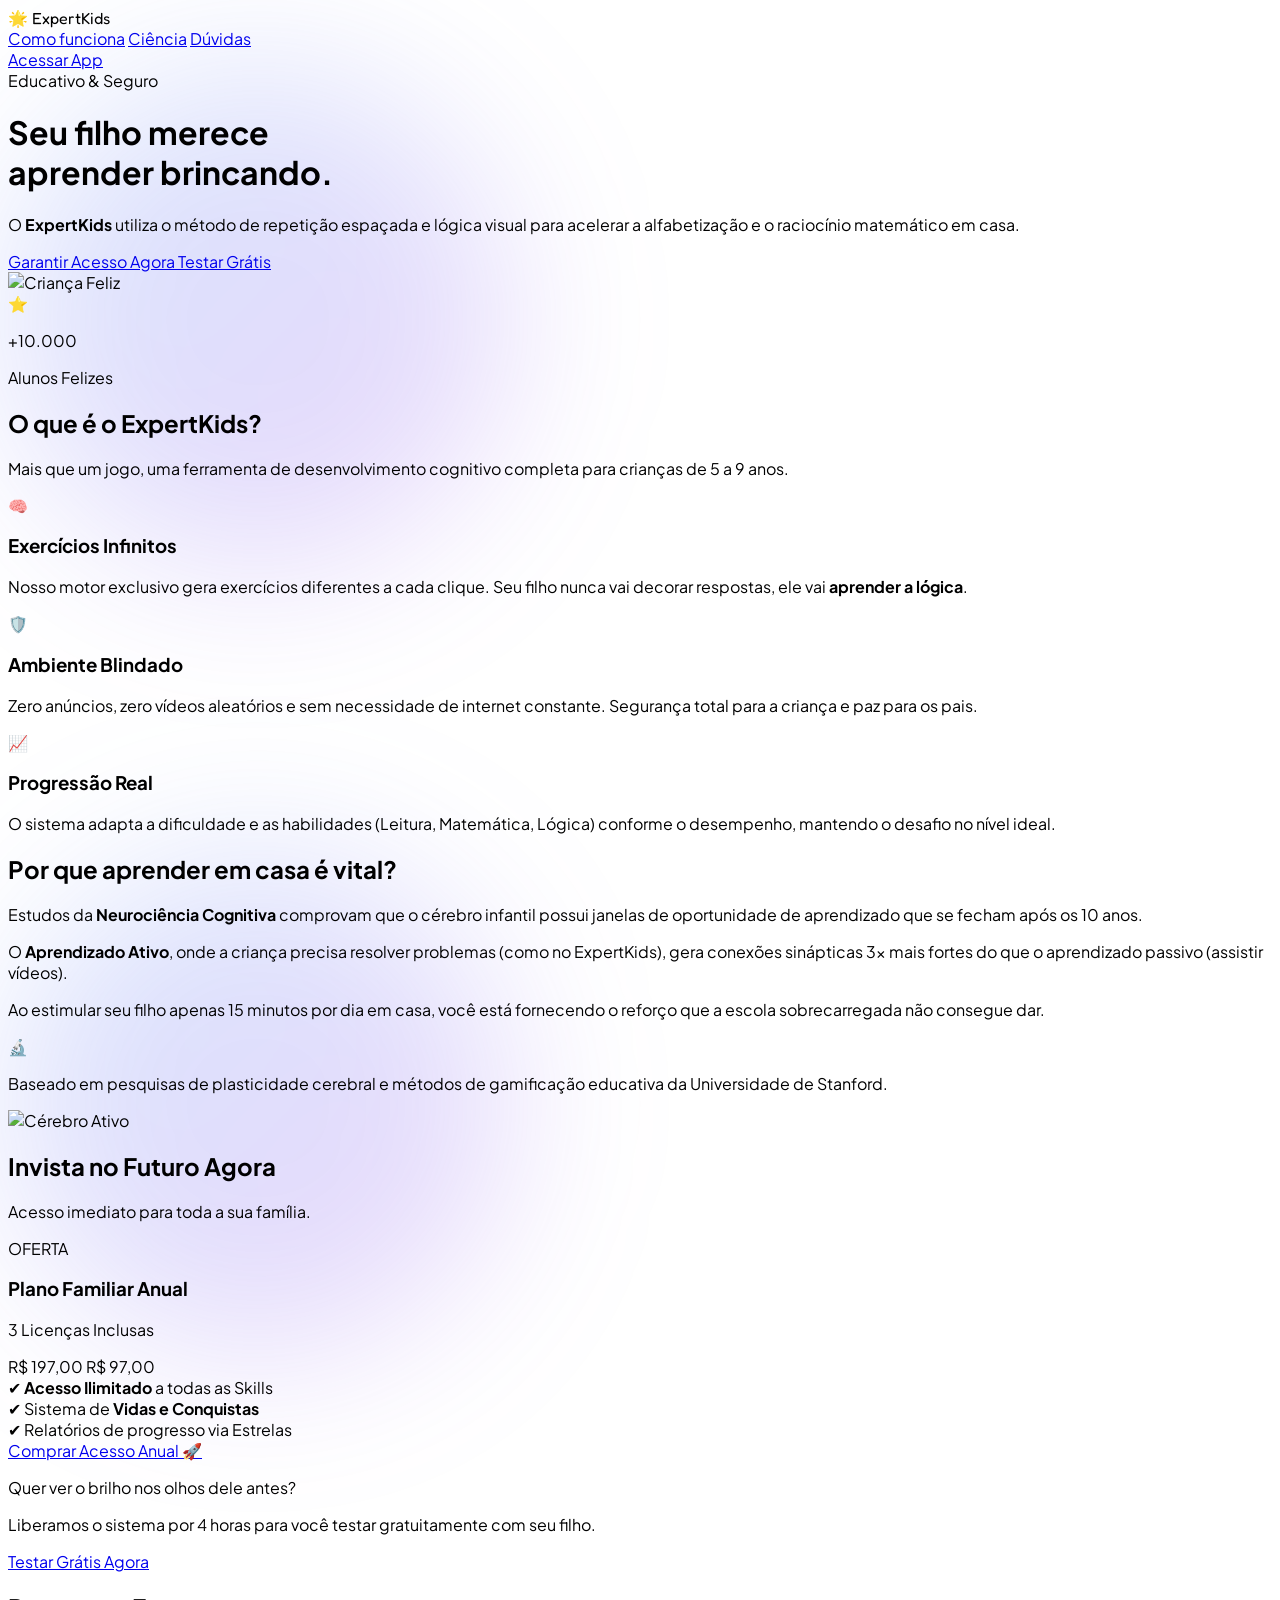
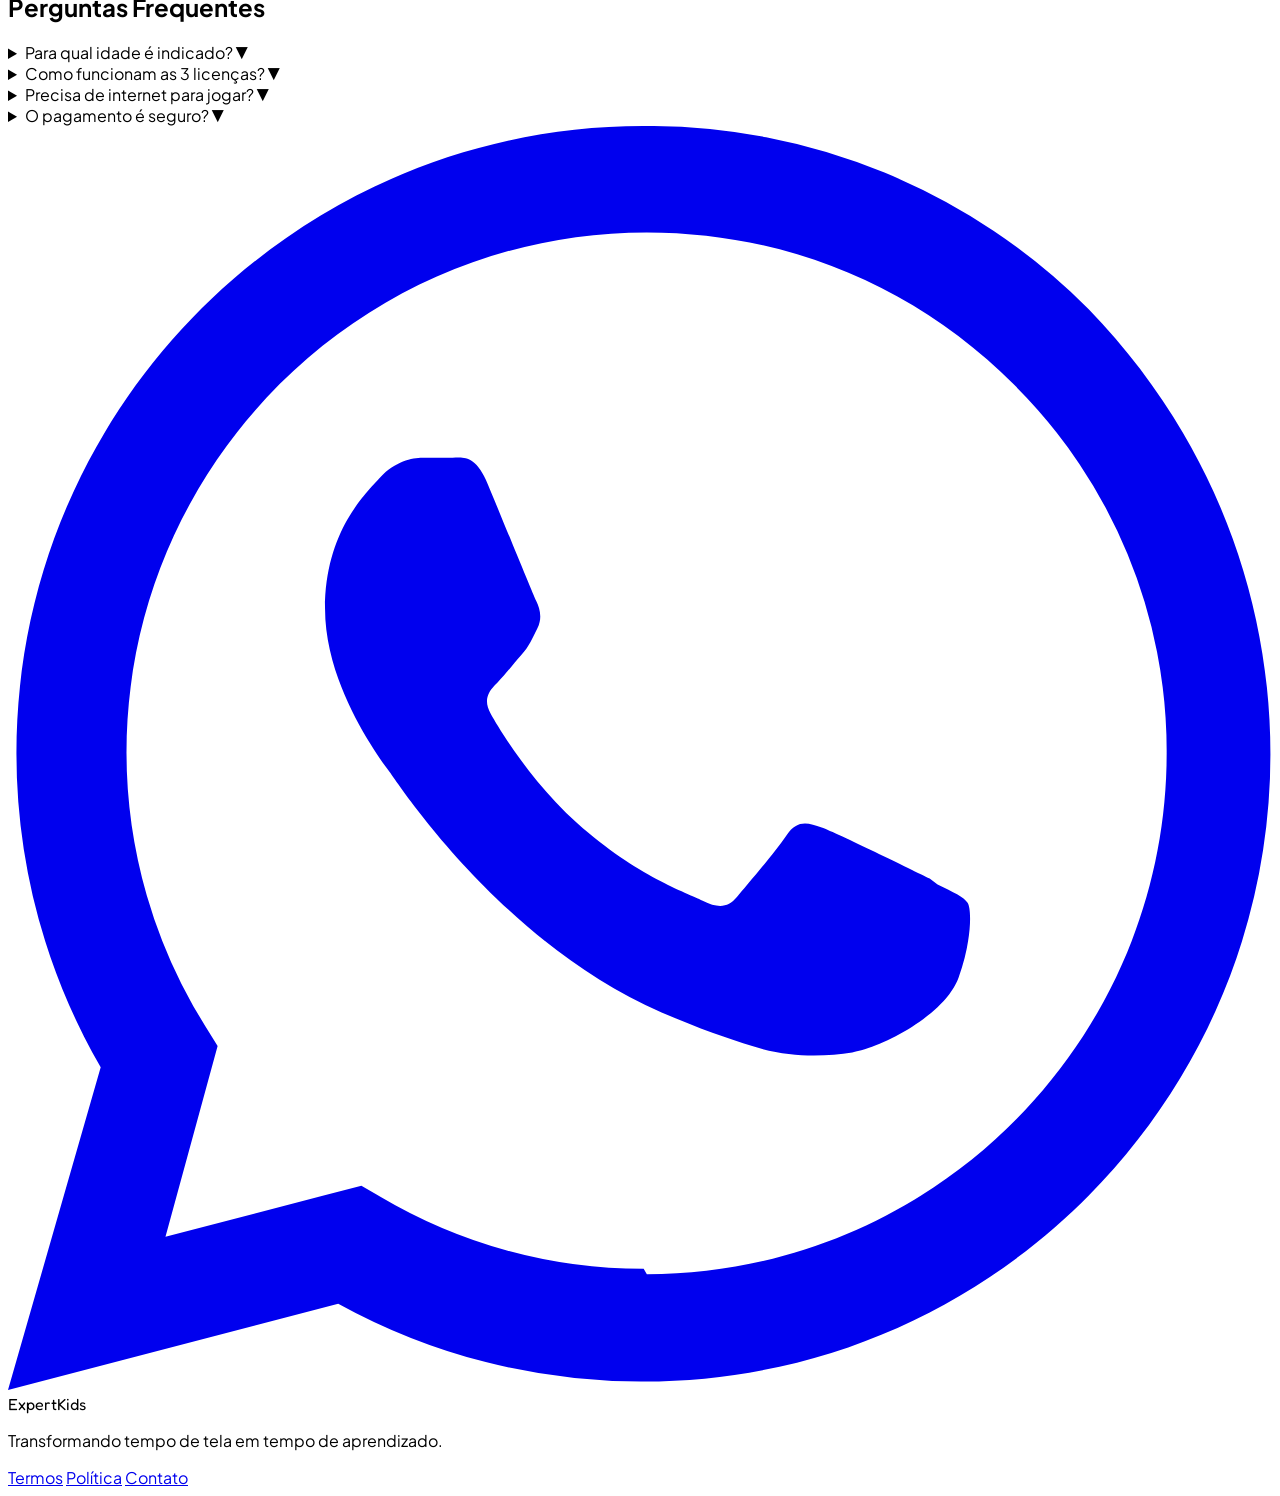
==== index.html @ 41b7ba3d "fist commit" ====
<!DOCTYPE html>
<html lang="pt-br" class="scroll-smooth">
<head>
    <meta charset="UTF-8">
    <meta name="viewport" content="width=device-width, initial-scale=1.0">
    <title>ExpertKids | Alfabetização e Matemática Online para Crianças de 5 a 9 anos</title>
    
    <!-- Favicon -->
    <link rel="icon" type="image/png" href="img/icon.png">
    
    <!-- SEO Básico -->
    <meta name="description" content="ExpertKids é a plataforma líder em reforço escolar dinâmico. Exercícios infinitos de leitura, matemática e lógica baseados em neurociência. Teste grátis hoje!">
    <meta name="keywords" content="educação infantil, reforço escolar, alfabetização online, matemática para crianças, jogos educativos, PWA educativo">
    <meta name="author" content="ExpertKids">
    <link rel="canonical" href="https://expertkids.com.br/">

    <!-- Open Graph / Facebook / WhatsApp -->
    <meta property="og:type" content="website">
    <meta property="og:url" content="https://expertkids.com.br/">
    <meta property="og:title" content="ExpertKids | O Futuro do seu Filho Começa Aqui">
    <meta property="og:description" content="Transforme o tempo de tela em aprendizado ativo com exercícios dinâmicos e seguros.">
    <meta property="og:image" content="https://cdn-icons-png.flaticon.com/512/3067/3067451.png">

    <!-- Twitter -->
    <meta property="twitter:card" content="summary_large_image">
    <meta property="twitter:url" content="https://expertkids.com.br/">
    <meta property="twitter:title" content="ExpertKids | Educação Divertida">
    <meta property="twitter:description" content="Plataforma de exercícios dinâmicos para crianças de 5 a 9 anos.">
    <meta property="twitter:image" content="https://cdn-icons-png.flaticon.com/512/3067/3067451.png">

    <!-- Dados Estruturados (Google Rich Results) -->
    <script type="application/ld+json">
    {
      "@context": "https://schema.org",
      "@type": "SoftwareApplication",
      "name": "ExpertKids",
      "operatingSystem": "Web, Android, iOS",
      "applicationCategory": "EducationApplication",
      "offers": {
        "@type": "Offer",
        "price": "97.00",
        "priceCurrency": "BRL"
      },
      "aggregateRating": {
        "@type": "AggregateRating",
        "ratingValue": "4.9",
        "ratingCount": "1024"
      }
    }
    </script>

    <script src="https://cdn.tailwindcss.com"></script>
    <link href="https://fonts.googleapis.com/css2?family=Plus+Jakarta+Sans:wght@400;700;800&family=Fredoka:wght@400;600;700&display=swap" rel="stylesheet">
    <style>
        body { font-family: 'Plus Jakarta Sans', sans-serif; }
        .font-kids { font-family: 'Fredoka', sans-serif; }
        .bg-kids-pattern {
            background-color: #ffffff;
            background-image:  radial-gradient(#3b82f6 0.5px, transparent 0.5px), radial-gradient(#3b82f6 0.5px, #ffffff 0.5px);
            background-size: 20px 20px;
            background-position: 0 0,10px 10px;
            opacity: 0.05;
        }
        .blob {
            position: absolute;
            width: 500px;
            height: 500px;
            background: linear-gradient(135deg, rgba(59, 130, 246, 0.2) 0%, rgba(147, 51, 234, 0.2) 100%);
            filter: blur(80px);
            border-radius: 50%;
            z-index: -1;
        }
        .glass {
            background: rgba(255, 255, 255, 0.7);
            backdrop-filter: blur(10px);
            border: 1px solid rgba(255, 255, 255, 0.2);
        }
    </style>
</head>
<body class="bg-slate-50 overflow-x-hidden">

    <div class="bg-kids-pattern fixed inset-0 pointer-events-none"></div>

    <!-- Header -->
    <nav class="fixed top-0 w-full z-50 bg-white/80 backdrop-blur-md border-b border-blue-100">
        <div class="max-w-7xl mx-auto px-6 py-4 flex justify-between items-center">
            <div class="text-2xl font-kids font-bold text-blue-600 flex items-center gap-2">
                <span class="text-3xl">🌟</span> ExpertKids
            </div>
            <div class="hidden md:flex gap-8 font-bold text-slate-600">
                <a href="#como-funciona" class="hover:text-blue-600 transition-colors">Como funciona</a>
                <a href="#ciencia" class="hover:text-blue-600 transition-colors">Ciência</a>
                <a href="#faq" class="hover:text-blue-600 transition-colors">Dúvidas</a>
            </div>
            <a href="app.html" class="bg-blue-600 text-white px-8 py-3 rounded-2xl font-bold hover:bg-blue-700 transition-all shadow-lg shadow-blue-200">
                Acessar App
            </a>
        </div>
    </nav>

    <!-- Hero -->
    <header class="relative pt-32 pb-20 px-6 max-w-7xl mx-auto text-center md:text-left md:flex items-center gap-12">
        <div class="blob -top-20 -left-20"></div>
        <div class="md:w-1/2">
            <span class="bg-orange-100 text-orange-600 px-4 py-2 rounded-full text-sm font-bold uppercase tracking-widest mb-6 inline-block">Educativo & Seguro</span>
            <h1 class="text-5xl md:text-7xl font-extrabold text-slate-900 leading-[1.1] mb-6">
                Seu filho merece <br/> <span class="text-blue-600">aprender brincando.</span>
            </h1>
            <p class="text-xl text-slate-600 mb-10 leading-relaxed">
                O <strong>ExpertKids</strong> utiliza o método de repetição espaçada e lógica visual para acelerar a alfabetização e o raciocínio matemático em casa.
            </p>
            <div class="flex flex-col sm:flex-row gap-4">
                <a href="#planos" class="bg-blue-600 text-white px-10 py-5 rounded-3xl font-bold text-xl shadow-2xl shadow-blue-300 hover:scale-105 transition-all text-center">
                    Garantir Acesso Agora
                </a>
                <a href="#trial" class="bg-white border-2 border-slate-200 text-slate-700 px-10 py-5 rounded-3xl font-bold text-xl hover:border-blue-300 transition-all text-center">
                    Testar Grátis
                </a>
            </div>
        </div>
        <div class="md:w-1/2 mt-16 md:mt-0 relative">
            <img src="https://images.unsplash.com/photo-1525829528215-ffae12a76ac8?auto=format&fit=crop&w=800&q=80" alt="Criança Feliz" class="rounded-[3rem] shadow-3xl rotate-3 border-8 border-white">
            <div class="absolute -bottom-6 -left-6 bg-white p-6 rounded-3xl shadow-xl flex items-center gap-4 animate-bounce">
                <span class="text-4xl">⭐</span>
                <div>
                    <p class="font-bold text-slate-900">+10.000</p>
                    <p class="text-sm text-slate-500 italic">Alunos Felizes</p>
                </div>
            </div>
        </div>
    </header>

    <!-- O que é o sistema (Cards) -->
    <section id="como-funciona" class="py-24 max-w-7xl mx-auto px-6">
        <div class="text-center mb-16">
            <h2 class="text-4xl md:text-5xl font-extrabold mb-4">O que é o ExpertKids?</h2>
            <p class="text-xl text-slate-500 max-w-2xl mx-auto">Mais que um jogo, uma ferramenta de desenvolvimento cognitivo completa para crianças de 5 a 9 anos.</p>
        </div>

        <div class="grid md:grid-cols-3 gap-8">
            <div class="bg-white p-10 rounded-[2.5rem] shadow-xl border-b-8 border-blue-500 hover:-translate-y-2 transition-transform">
                <div class="text-5xl mb-6">🧠</div>
                <h3 class="text-2xl font-bold mb-4">Exercícios Infinitos</h3>
                <p class="text-slate-600 leading-relaxed">Nosso motor exclusivo gera exercícios diferentes a cada clique. Seu filho nunca vai decorar respostas, ele vai <strong>aprender a lógica</strong>.</p>
            </div>
            <div class="bg-white p-10 rounded-[2.5rem] shadow-xl border-b-8 border-green-500 hover:-translate-y-2 transition-transform">
                <div class="text-5xl mb-6">🛡️</div>
                <h3 class="text-2xl font-bold mb-4">Ambiente Blindado</h3>
                <p class="text-slate-600 leading-relaxed">Zero anúncios, zero vídeos aleatórios e sem necessidade de internet constante. Segurança total para a criança e paz para os pais.</p>
            </div>
            <div class="bg-white p-10 rounded-[2.5rem] shadow-xl border-b-8 border-purple-500 hover:-translate-y-2 transition-transform">
                <div class="text-5xl mb-6">📈</div>
                <h3 class="text-2xl font-bold mb-4">Progressão Real</h3>
                <p class="text-slate-600 leading-relaxed">O sistema adapta a dificuldade e as habilidades (Leitura, Matemática, Lógica) conforme o desempenho, mantendo o desafio no nível ideal.</p>
            </div>
        </div>
    </section>

    <!-- Validação Científica -->
    <section id="ciencia" class="py-24 bg-blue-600 text-white overflow-hidden relative">
        <div class="blob opacity-20 -bottom-40 -right-40 bg-white"></div>
        <div class="max-w-7xl mx-auto px-6 grid md:grid-cols-2 gap-16 items-center">
            <div>
                <h2 class="text-4xl md:text-6xl font-extrabold mb-8 leading-tight">Por que aprender <span class="text-yellow-400">em casa</span> é vital?</h2>
                <div class="space-y-6 text-lg opacity-90 leading-relaxed">
                    <p>Estudos da <strong>Neurociência Cognitiva</strong> comprovam que o cérebro infantil possui janelas de oportunidade de aprendizado que se fecham após os 10 anos.</p>
                    <p>O <strong>Aprendizado Ativo</strong>, onde a criança precisa resolver problemas (como no ExpertKids), gera conexões sinápticas 3x mais fortes do que o aprendizado passivo (assistir vídeos).</p>
                    <p>Ao estimular seu filho apenas 15 minutos por dia em casa, você está fornecendo o reforço que a escola sobrecarregada não consegue dar.</p>
                </div>
                <div class="mt-10 flex items-center gap-4 bg-white/10 p-6 rounded-3xl backdrop-blur-md">
                    <span class="text-4xl">🔬</span>
                    <p class="italic text-sm italic">Baseado em pesquisas de plasticidade cerebral e métodos de gamificação educativa da Universidade de Stanford.</p>
                </div>
            </div>
            <div class="relative">
                <img src="https://images.unsplash.com/photo-1516627145497-ae6968895b74?auto=format&fit=crop&w=800&q=80" alt="Cérebro Ativo" class="rounded-[3rem] shadow-2xl">
            </div>
        </div>
    </section>

    <!-- Planos -->
    <section id="planos" class="py-24 relative">
        <div class="max-w-7xl mx-auto px-6 text-center mb-16">
            <h2 class="text-4xl md:text-5xl font-extrabold mb-4">Invista no Futuro Agora</h2>
            <p class="text-xl text-slate-500">Acesso imediato para toda a sua família.</p>
        </div>

        <div class="max-w-2xl mx-auto bg-white rounded-[3rem] p-12 border-4 border-blue-100 shadow-2xl relative overflow-hidden">
            <div class="absolute top-0 right-0 bg-blue-600 text-white px-12 py-2 rotate-45 translate-x-10 translate-y-6 font-bold">OFERTA</div>
            
            <div class="flex justify-between items-start mb-8">
                <div>
                    <h3 class="text-3xl font-bold text-slate-900 mb-2">Plano Familiar Anual</h3>
                    <p class="text-slate-500 font-medium italic">3 Licenças Inclusas</p>
                </div>
                <div class="text-right">
                    <span class="text-slate-400 line-through block text-xl">R$ 197,00</span>
                    <span class="text-5xl font-black text-blue-600">R$ 97,00</span>
                </div>
            </div>

            <div class="space-y-6 mb-12">
                <div class="flex items-center gap-4 text-lg">
                    <span class="bg-green-100 text-green-600 p-1 rounded-full text-sm">✔</span>
                    <span><strong>Acesso Ilimitado</strong> a todas as Skills</span>
                </div>
                <div class="flex items-center gap-4 text-lg">
                    <span class="bg-green-100 text-green-600 p-1 rounded-full text-sm">✔</span>
                    <span>Sistema de <strong>Vidas e Conquistas</strong></span>
                </div>
                <div class="flex items-center gap-4 text-lg">
                    <span class="bg-green-100 text-green-600 p-1 rounded-full text-sm">✔</span>
                    <span>Relatórios de progresso via Estrelas</span>
                </div>
            </div>

            <a href="app.html" class="block w-full bg-blue-600 text-white text-center py-6 rounded-3xl font-bold text-2xl shadow-xl shadow-blue-200 hover:bg-blue-700 transition-all mb-4">
                Comprar Acesso Anual 🚀
            </a>
            
            <div id="trial" class="bg-yellow-50 p-6 rounded-2xl border-2 border-dashed border-yellow-300 text-center">
                <p class="font-bold text-yellow-800">Quer ver o brilho nos olhos dele antes?</p>
                <p class="text-sm text-yellow-700 mb-4">Liberamos o sistema por 4 horas para você testar gratuitamente com seu filho.</p>
                <a href="app.html?trial=true" class="bg-yellow-400 text-yellow-900 px-8 py-3 rounded-xl font-bold inline-block hover:bg-yellow-500 transition-colors">Testar Grátis Agora</a>
            </div>
        </div>
    </section>

    <!-- FAQ -->
    <section id="faq" class="py-24 bg-slate-100">
        <div class="max-w-4xl mx-auto px-6">
            <h2 class="text-4xl font-extrabold text-center mb-16">Perguntas Frequentes</h2>
            <div class="space-y-4">
                <details class="group bg-white rounded-3xl p-6 shadow-sm border border-slate-200 open:ring-2 open:ring-blue-400 transition-all">
                    <summary class="font-bold text-xl cursor-pointer list-none flex justify-between items-center">
                        Para qual idade é indicado?
                        <span class="text-blue-600 group-open:rotate-180 transition-transform">▼</span>
                    </summary>
                    <p class="mt-4 text-slate-600">O ExpertKids foi desenhado para crianças entre 5 e 9 anos, cobrindo desde a alfabetização básica até raciocínio lógico e matemático do 4º ano.</p>
                </details>

                <details class="group bg-white rounded-3xl p-6 shadow-sm border border-slate-200 open:ring-2 open:ring-blue-400 transition-all">
                    <summary class="font-bold text-xl cursor-pointer list-none flex justify-between items-center">
                        Como funcionam as 3 licenças?
                        <span class="text-blue-600 group-open:rotate-180 transition-transform">▼</span>
                    </summary>
                    <p class="mt-4 text-slate-600">Ao adquirir o plano, você pode logar em até 3 dispositivos simultâneos. Por exemplo: um Tablet, o seu celular e o computador da casa.</p>
                </details>

                <details class="group bg-white rounded-3xl p-6 shadow-sm border border-slate-200 open:ring-2 open:ring-blue-400 transition-all">
                    <summary class="font-bold text-xl cursor-pointer list-none flex justify-between items-center">
                        Precisa de internet para jogar?
                        <span class="text-blue-600 group-open:rotate-180 transition-transform">▼</span>
                    </summary>
                    <p class="mt-4 text-slate-600">Apenas para o login inicial e carregamento das imagens. Uma vez aberto, o motor de geração de exercícios funciona de forma independente, ideal para viagens!</p>
                </details>

                <details class="group bg-white rounded-3xl p-6 shadow-sm border border-slate-200 open:ring-2 open:ring-blue-400 transition-all">
                    <summary class="font-bold text-xl cursor-pointer list-none flex justify-between items-center">
                        O pagamento é seguro?
                        <span class="text-blue-600 group-open:rotate-180 transition-transform">▼</span>
                    </summary>
                    <p class="mt-4 text-slate-600">Sim! Utilizamos as plataformas de pagamento mais seguras do Brasil. Se não gostar, você tem 7 dias de garantia incondicional.</p>
                </details>
            </div>
        </div>
    </section>

    <!-- WhatsApp Floating -->
    <a href="https://wa.me/5511999999999?text=Quero%20saber%20mais%20sobre%20o%20ExpertKids" class="fixed bottom-10 right-10 bg-[#25D366] text-white p-4 rounded-full shadow-2xl hover:scale-110 transition-all z-50 flex items-center justify-center animate-pulse" title="Tire suas dúvidas">
        <svg class="w-10 h-10 text-white-500" fill="currentColor" viewBox="0 0 24 24">
          <path d="M20.52 3.48A11.78 11.78 0 0012.06 0C5.5 0 .16 5.34.16 11.91c0 2.1.55 4.15 1.6 5.96L0 24l6.27-1.64a11.9 11.9 0 005.79 1.48h.01c6.56 0 11.9-5.34 11.9-11.91 0-3.18-1.24-6.17-3.45-8.45zM12.07 21.7h-.01a9.8 9.8 0 01-4.99-1.37l-.36-.21-3.72.97.99-3.62-.23-.37a9.8 9.8 0 01-1.5-5.2c0-5.45 4.43-9.88 9.88-9.88 2.64 0 5.12 1.03 6.98 2.9a9.8 9.8 0 012.89 6.99c0 5.45-4.43 9.89-9.87 9.89zm5.43-7.41c-.3-.15-1.77-.87-2.05-.97-.27-.1-.47-.15-.67.15s-.77.97-.94 1.17c-.17.2-.35.22-.65.07-.3-.15-1.25-.46-2.38-1.47-.88-.79-1.47-1.77-1.64-2.07-.17-.3-.02-.46.13-.61.13-.13.3-.35.45-.52.15-.17.2-.3.3-.5.1-.2.05-.37-.02-.52-.07-.15-.67-1.62-.92-2.22-.24-.58-.49-.5-.67-.5h-.57c-.2 0-.52.07-.8.37-.27.3-1.05 1.02-1.05 2.5s1.08 2.9 1.23 3.1c.15.2 2.13 3.25 5.16 4.56.72.31 1.28.5 1.72.64.72.23 1.38.2 1.9.12.58-.09 1.77-.72 2.02-1.42.25-.7.25-1.3.17-1.42-.07-.12-.27-.2-.57-.35z"/>
        </svg>
    </a>

    <footer class="py-12 bg-slate-900 text-slate-400 text-center px-6">
        <div class="text-2xl font-kids text-white mb-4">ExpertKids</div>
        <p class="mb-8">Transformando tempo de tela em tempo de aprendizado.</p>
        <div class="flex justify-center gap-8 text-sm font-bold uppercase tracking-widest">
            <a href="#" class="hover:text-white transition-colors">Termos</a>
            <a href="#" class="hover:text-white transition-colors">Política</a>
            <a href="#" class="hover:text-white transition-colors">Contato</a>
        </div>
    </footer>

</body>
</html>
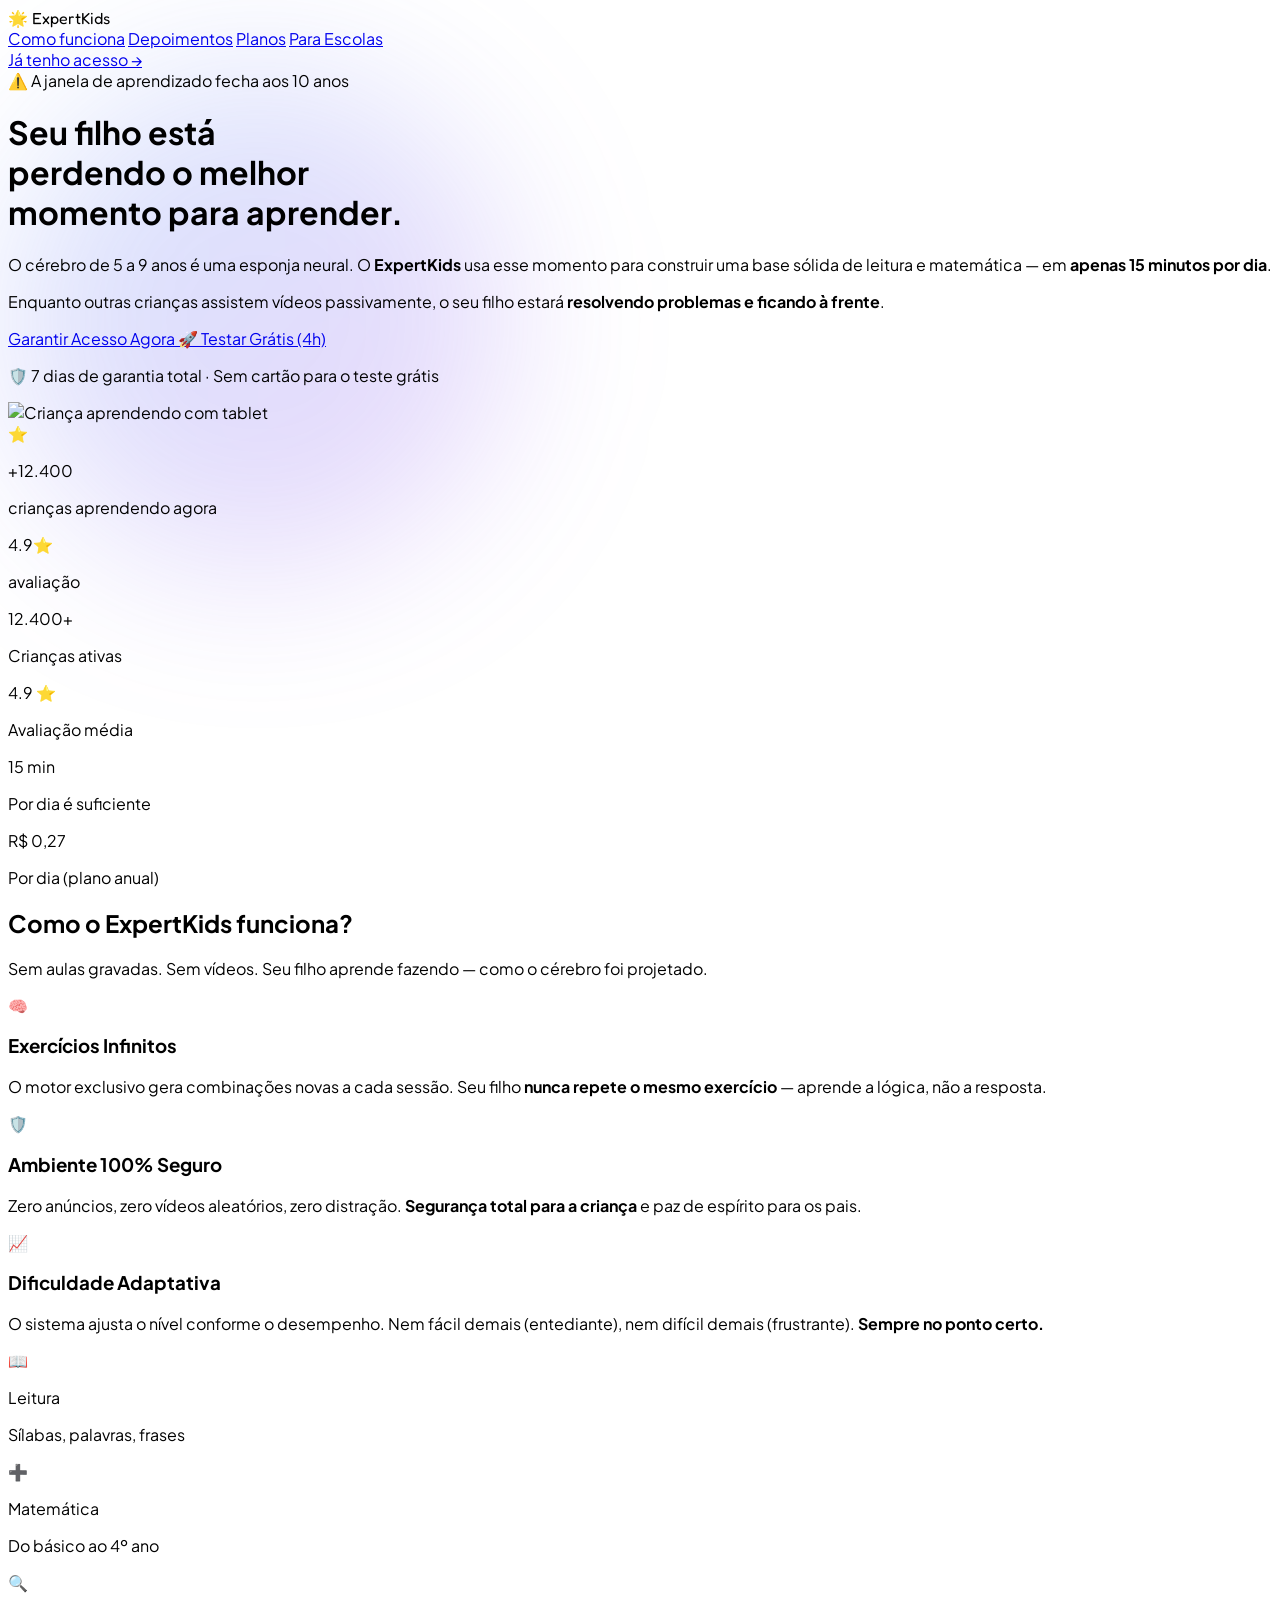
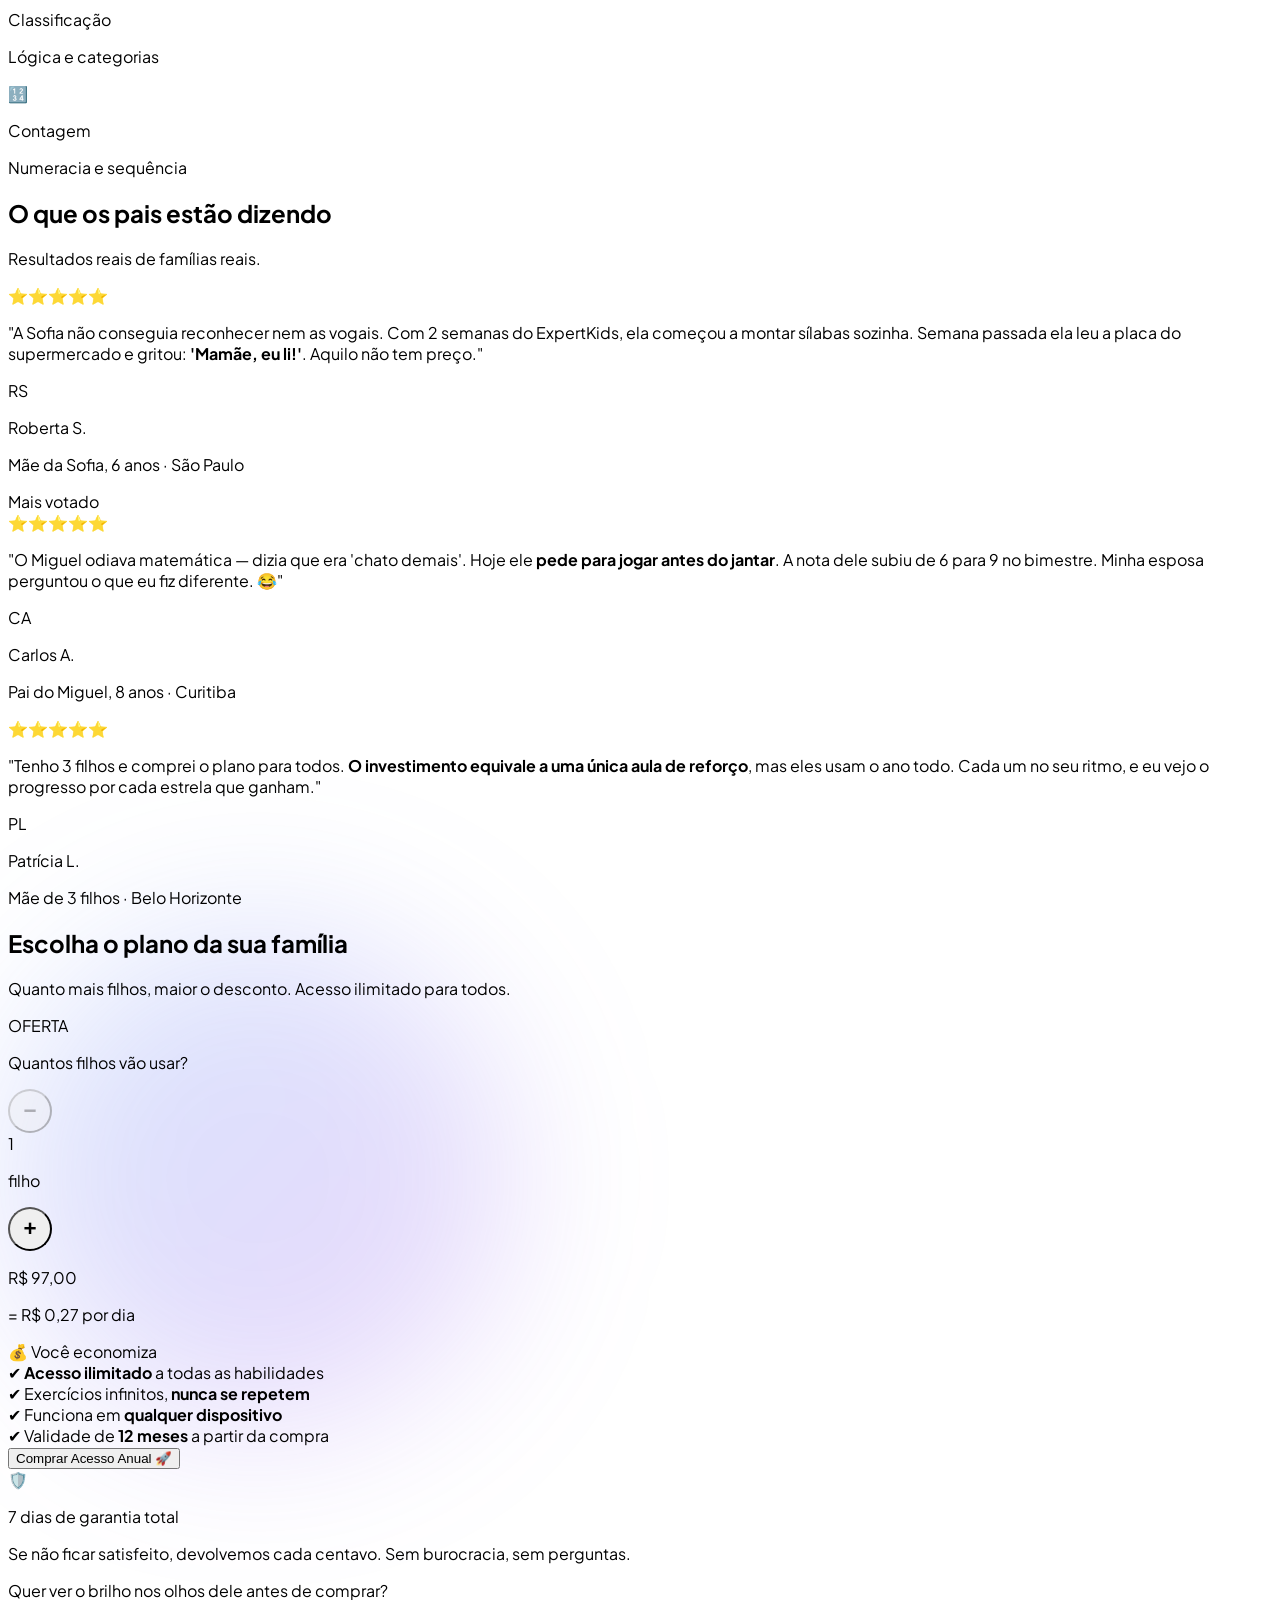
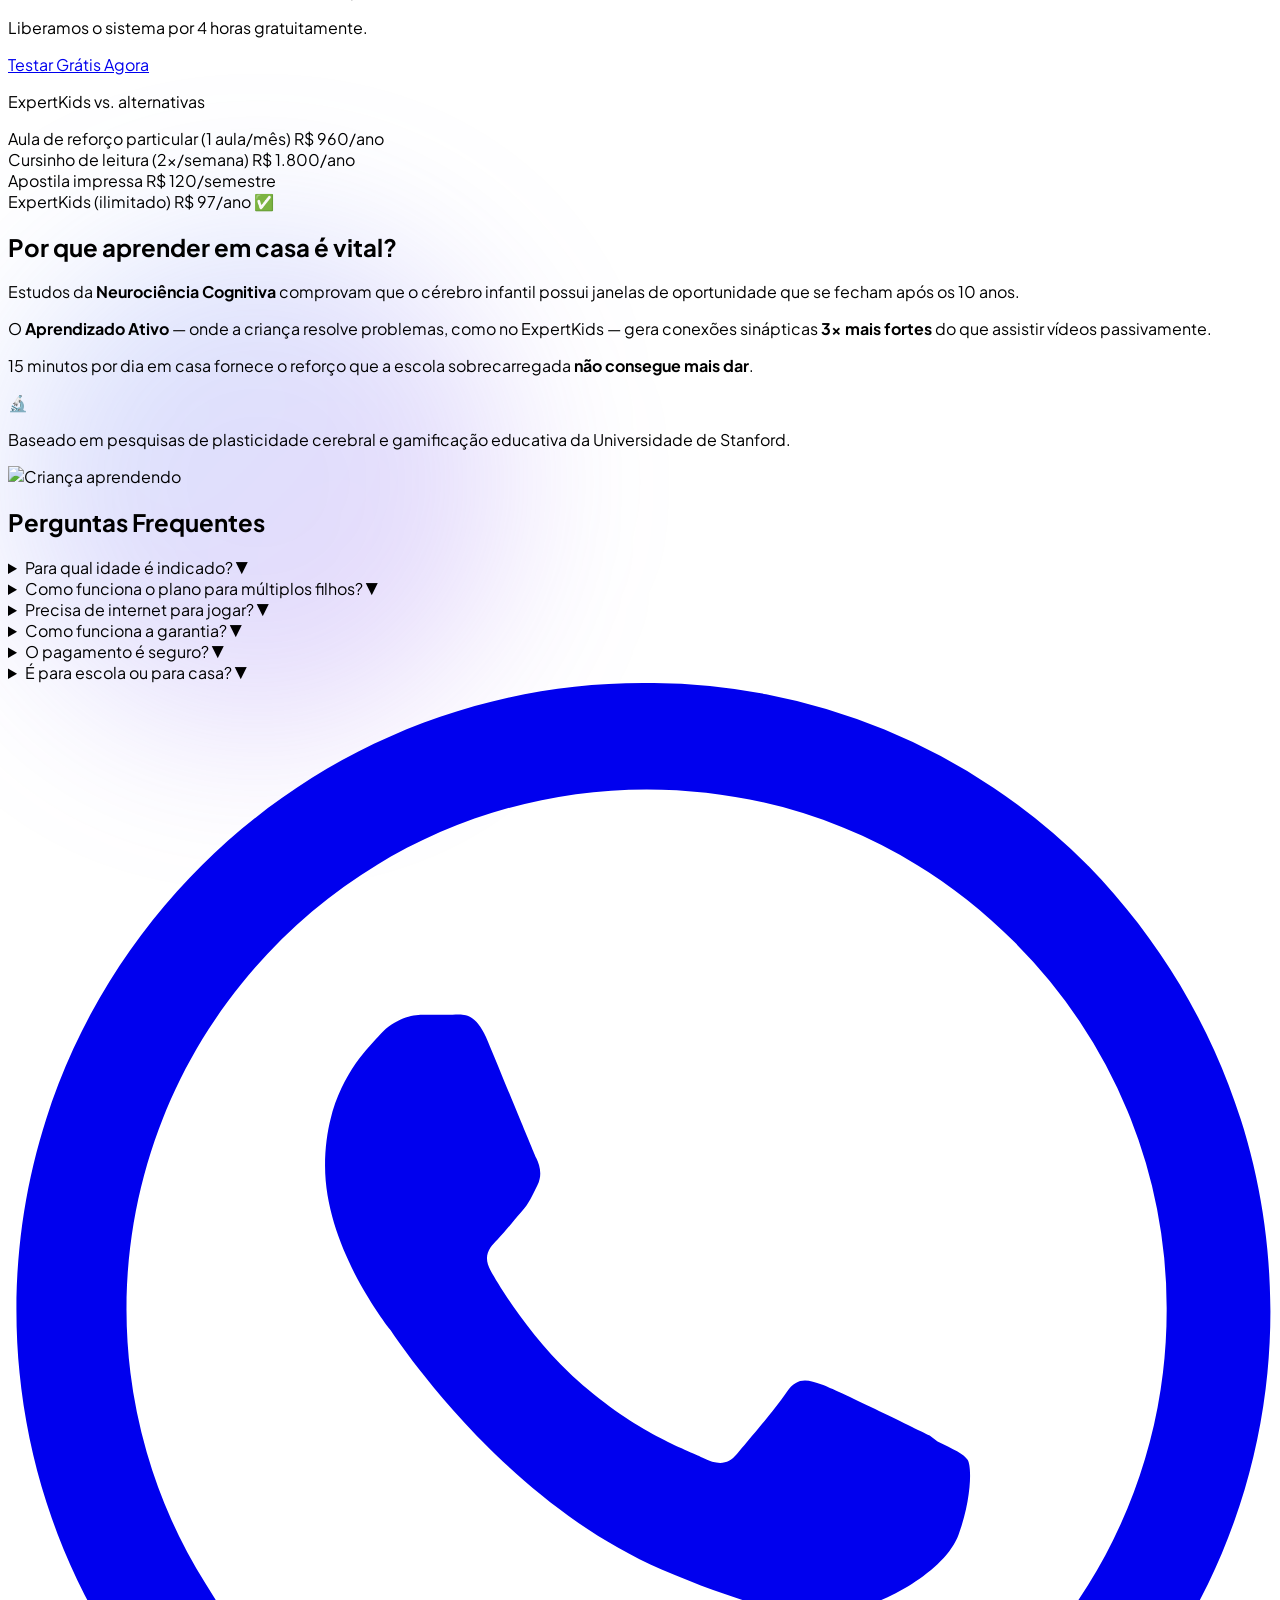
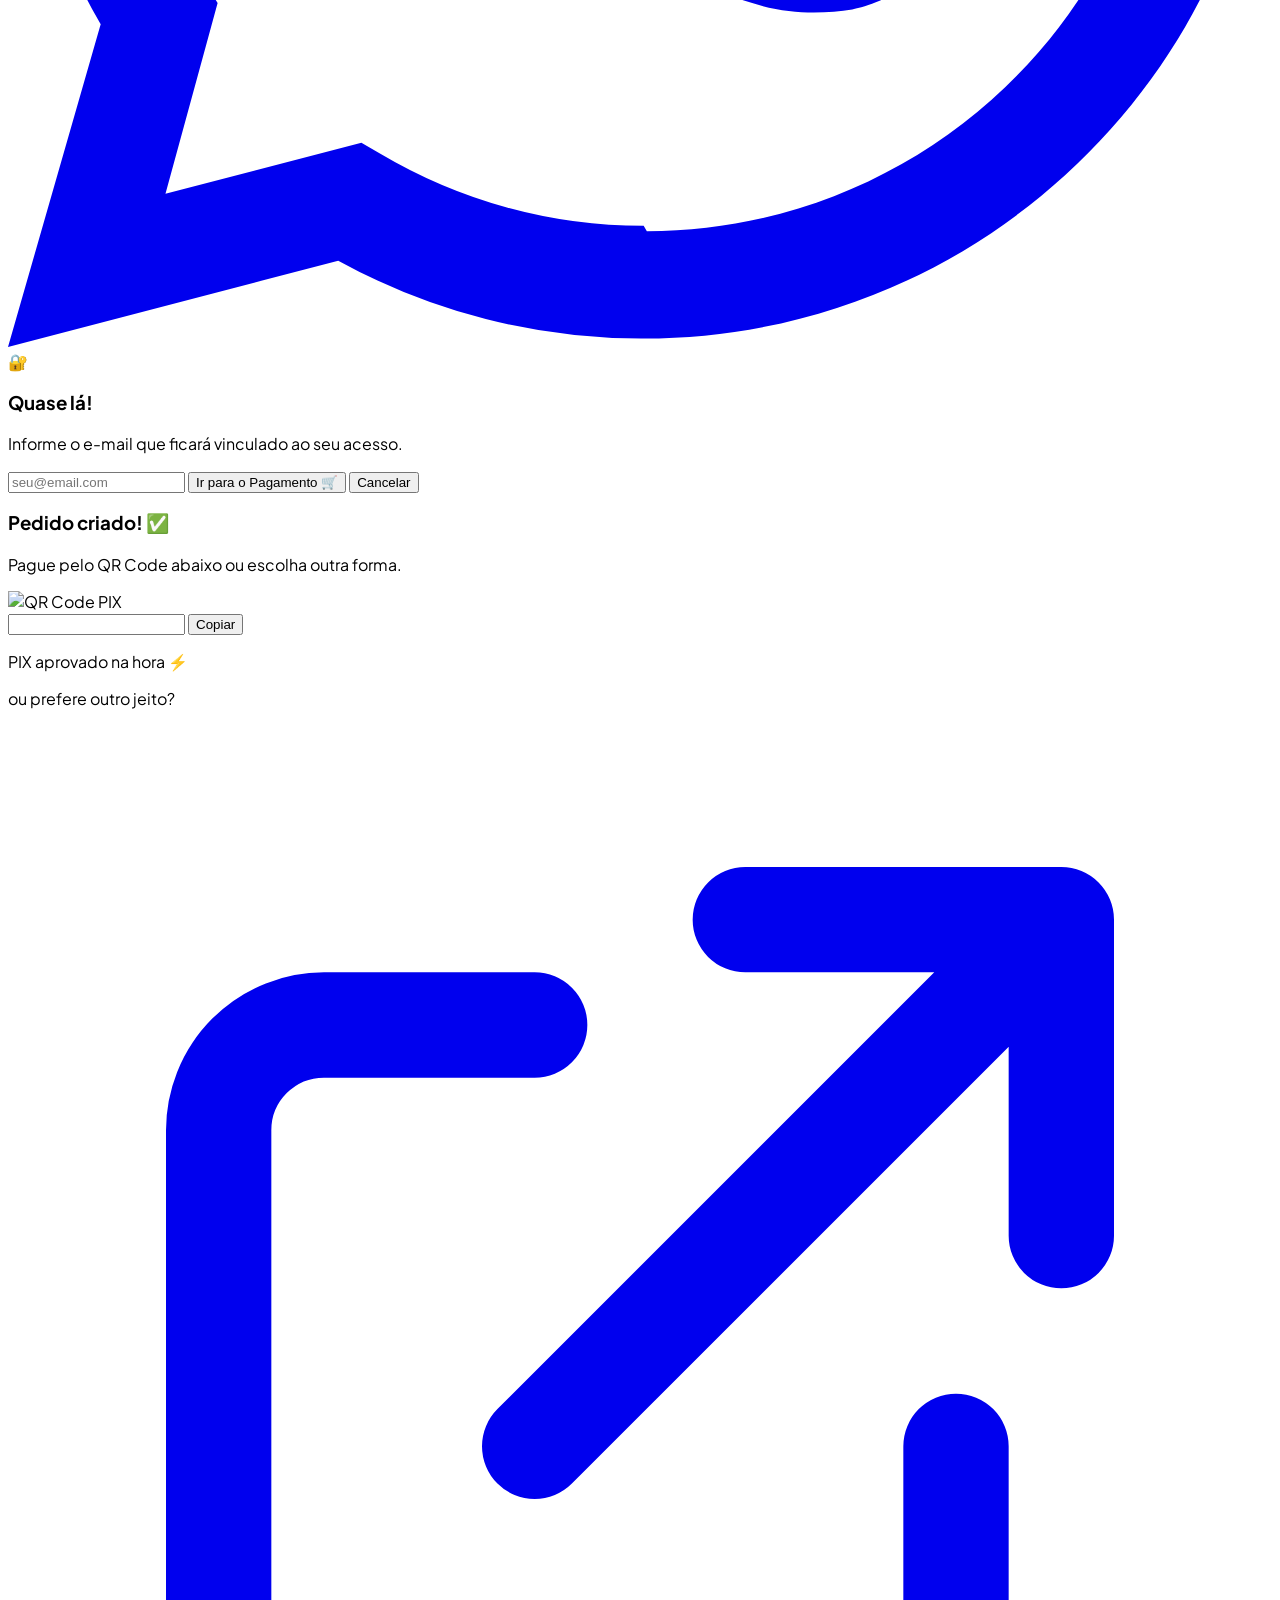
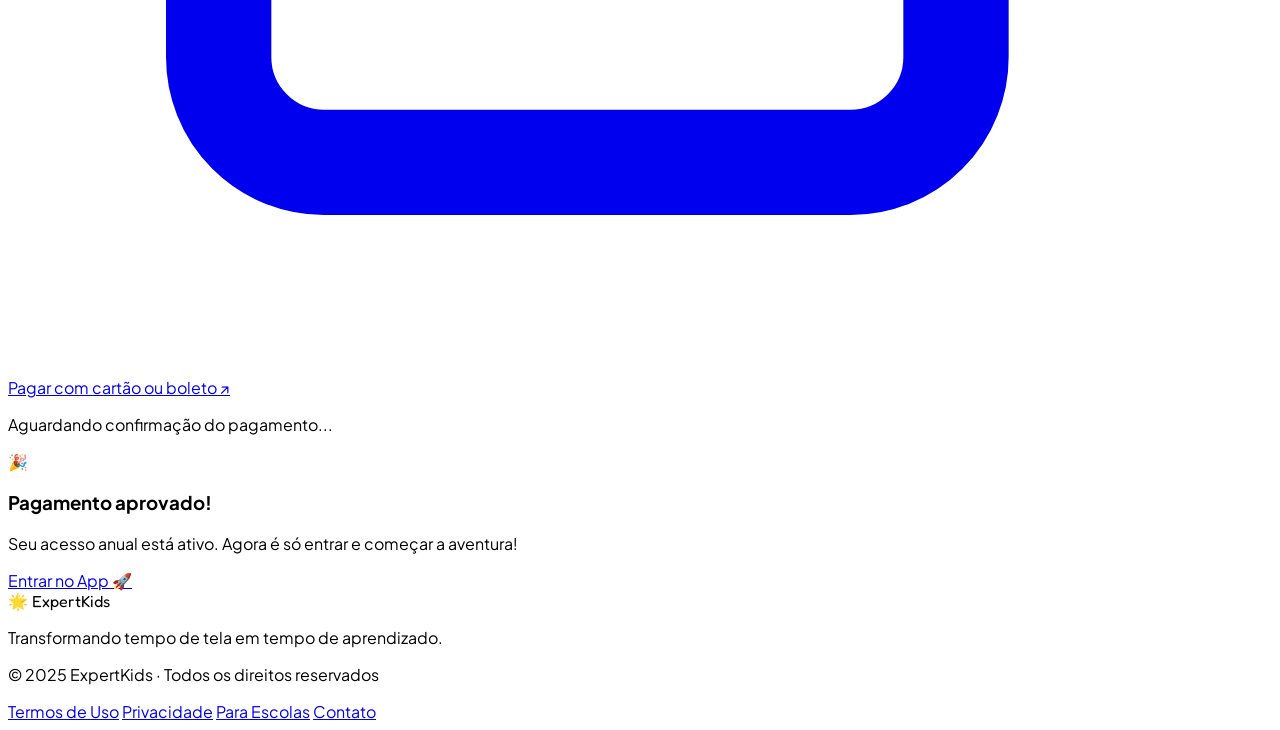
==== commit c42e53d4: "atualização v4" ====
--- a/index.html
+++ b/index.html
@@ -3,32 +3,22 @@
 <head>
     <meta charset="UTF-8">
     <meta name="viewport" content="width=device-width, initial-scale=1.0">
-    <title>ExpertKids | Alfabetização e Matemática Online para Crianças de 5 a 9 anos</title>
-    
-    <!-- Favicon -->
+    <title>ExpertKids | Seu filho mais inteligente em 15 minutos por dia</title>
+
     <link rel="icon" type="image/png" href="img/icon.png">
-    
-    <!-- SEO Básico -->
-    <meta name="description" content="ExpertKids é a plataforma líder em reforço escolar dinâmico. Exercícios infinitos de leitura, matemática e lógica baseados em neurociência. Teste grátis hoje!">
-    <meta name="keywords" content="educação infantil, reforço escolar, alfabetização online, matemática para crianças, jogos educativos, PWA educativo">
+    <link rel="canonical" href="https://expertkids.space/">
+
+    <meta name="description" content="O ExpertKids usa repetição espaçada e gamificação para acelerar a alfabetização e matemática de crianças de 5 a 9 anos. R$ 0,27 por dia. Teste grátis.">
+    <meta name="keywords" content="educação infantil, reforço escolar, alfabetização online, matemática para crianças, jogos educativos">
     <meta name="author" content="ExpertKids">
-    <link rel="canonical" href="https://expertkids.com.br/">
-
-    <!-- Open Graph / Facebook / WhatsApp -->
+
     <meta property="og:type" content="website">
-    <meta property="og:url" content="https://expertkids.com.br/">
-    <meta property="og:title" content="ExpertKids | O Futuro do seu Filho Começa Aqui">
-    <meta property="og:description" content="Transforme o tempo de tela em aprendizado ativo com exercícios dinâmicos e seguros.">
+    <meta property="og:url" content="https://expertkids.space/">
+    <meta property="og:title" content="ExpertKids | Seu filho mais inteligente em 15 minutos por dia">
+    <meta property="og:description" content="Plataforma educativa baseada em neurociência. Exercícios infinitos de leitura, matemática e lógica para crianças de 5 a 9 anos.">
     <meta property="og:image" content="https://cdn-icons-png.flaticon.com/512/3067/3067451.png">
-
-    <!-- Twitter -->
     <meta property="twitter:card" content="summary_large_image">
-    <meta property="twitter:url" content="https://expertkids.com.br/">
-    <meta property="twitter:title" content="ExpertKids | Educação Divertida">
-    <meta property="twitter:description" content="Plataforma de exercícios dinâmicos para crianças de 5 a 9 anos.">
-    <meta property="twitter:image" content="https://cdn-icons-png.flaticon.com/512/3067/3067451.png">
-
-    <!-- Dados Estruturados (Google Rich Results) -->
+
     <script type="application/ld+json">
     {
       "@context": "https://schema.org",
@@ -36,252 +26,664 @@
       "name": "ExpertKids",
       "operatingSystem": "Web, Android, iOS",
       "applicationCategory": "EducationApplication",
-      "offers": {
-        "@type": "Offer",
-        "price": "97.00",
-        "priceCurrency": "BRL"
-      },
-      "aggregateRating": {
-        "@type": "AggregateRating",
-        "ratingValue": "4.9",
-        "ratingCount": "1024"
-      }
+      "offers": { "@type": "Offer", "price": "97.00", "priceCurrency": "BRL" },
+      "aggregateRating": { "@type": "AggregateRating", "ratingValue": "4.9", "ratingCount": "1024" }
     }
     </script>
 
     <script src="https://cdn.tailwindcss.com"></script>
-    <link href="https://fonts.googleapis.com/css2?family=Plus+Jakarta+Sans:wght@400;700;800&family=Fredoka:wght@400;600;700&display=swap" rel="stylesheet">
+    <link href="https://fonts.googleapis.com/css2?family=Plus+Jakarta+Sans:wght@400;600;700;800&family=Fredoka:wght@400;600;700&display=swap" rel="stylesheet">
     <style>
         body { font-family: 'Plus Jakarta Sans', sans-serif; }
         .font-kids { font-family: 'Fredoka', sans-serif; }
         .bg-kids-pattern {
-            background-color: #ffffff;
-            background-image:  radial-gradient(#3b82f6 0.5px, transparent 0.5px), radial-gradient(#3b82f6 0.5px, #ffffff 0.5px);
+            background-color: #fff;
+            background-image: radial-gradient(#3b82f6 0.5px, transparent 0.5px), radial-gradient(#3b82f6 0.5px, #fff 0.5px);
             background-size: 20px 20px;
-            background-position: 0 0,10px 10px;
-            opacity: 0.05;
+            background-position: 0 0, 10px 10px;
+            opacity: 0.04;
         }
         .blob {
-            position: absolute;
-            width: 500px;
-            height: 500px;
-            background: linear-gradient(135deg, rgba(59, 130, 246, 0.2) 0%, rgba(147, 51, 234, 0.2) 100%);
-            filter: blur(80px);
-            border-radius: 50%;
-            z-index: -1;
-        }
-        .glass {
-            background: rgba(255, 255, 255, 0.7);
-            backdrop-filter: blur(10px);
-            border: 1px solid rgba(255, 255, 255, 0.2);
-        }
+            position: absolute; width: 500px; height: 500px;
+            background: linear-gradient(135deg, rgba(59,130,246,0.2) 0%, rgba(147,51,234,0.2) 100%);
+            filter: blur(80px); border-radius: 50%; z-index: -1;
+        }
+        .counter-btn {
+            width: 44px; height: 44px; border-radius: 50%; font-size: 1.4rem; font-weight: 800;
+            display: flex; align-items: center; justify-content: center;
+            transition: all .15s; user-select: none; cursor: pointer;
+        }
+        .discount-badge { animation: pop .4s cubic-bezier(.175,.885,.32,1.275); }
+        @keyframes pop { 0%{transform:scale(.7);opacity:0} 100%{transform:scale(1);opacity:1} }
+        details summary::-webkit-details-marker { display: none; }
     </style>
 </head>
 <body class="bg-slate-50 overflow-x-hidden">
 
-    <div class="bg-kids-pattern fixed inset-0 pointer-events-none"></div>
-
-    <!-- Header -->
-    <nav class="fixed top-0 w-full z-50 bg-white/80 backdrop-blur-md border-b border-blue-100">
-        <div class="max-w-7xl mx-auto px-6 py-4 flex justify-between items-center">
-            <div class="text-2xl font-kids font-bold text-blue-600 flex items-center gap-2">
-                <span class="text-3xl">🌟</span> ExpertKids
-            </div>
-            <div class="hidden md:flex gap-8 font-bold text-slate-600">
-                <a href="#como-funciona" class="hover:text-blue-600 transition-colors">Como funciona</a>
-                <a href="#ciencia" class="hover:text-blue-600 transition-colors">Ciência</a>
-                <a href="#faq" class="hover:text-blue-600 transition-colors">Dúvidas</a>
-            </div>
-            <a href="app.html" class="bg-blue-600 text-white px-8 py-3 rounded-2xl font-bold hover:bg-blue-700 transition-all shadow-lg shadow-blue-200">
-                Acessar App
+<div class="bg-kids-pattern fixed inset-0 pointer-events-none"></div>
+
+<!-- ===== NAV ===== -->
+<nav class="fixed top-0 w-full z-50 bg-white/80 backdrop-blur-md border-b border-blue-100">
+    <div class="max-w-7xl mx-auto px-6 py-4 flex justify-between items-center">
+        <div class="text-2xl font-kids font-bold text-blue-600 flex items-center gap-2">
+            <span class="text-3xl">🌟</span> ExpertKids
+        </div>
+        <div class="hidden md:flex gap-8 font-bold text-slate-600">
+            <a href="#como-funciona" class="hover:text-blue-600 transition-colors">Como funciona</a>
+            <a href="#depoimentos" class="hover:text-blue-600 transition-colors">Depoimentos</a>
+            <a href="#planos" class="hover:text-blue-600 transition-colors">Planos</a>
+            <a href="escolas.html" class="hover:text-blue-600 transition-colors">Para Escolas</a>
+        </div>
+        <a href="app.html" class="bg-blue-600 text-white px-6 py-3 rounded-2xl font-bold hover:bg-blue-700 transition-all shadow-lg shadow-blue-200 text-sm">
+            Já tenho acesso →
+        </a>
+    </div>
+</nav>
+
+<!-- ===== HERO ===== -->
+<header class="relative pt-32 pb-20 px-6 max-w-7xl mx-auto text-center md:text-left md:flex items-center gap-12">
+    <div class="blob -top-20 -left-20"></div>
+    <div class="md:w-1/2">
+        <span class="bg-red-100 text-red-600 px-4 py-2 rounded-full text-sm font-bold uppercase tracking-widest mb-6 inline-block">
+            ⚠️ A janela de aprendizado fecha aos 10 anos
+        </span>
+        <h1 class="text-5xl md:text-6xl font-extrabold text-slate-900 leading-[1.1] mb-6">
+            Seu filho está<br/>
+            <span class="text-blue-600">perdendo o melhor<br/>momento para aprender.</span>
+        </h1>
+        <p class="text-xl text-slate-600 mb-4 leading-relaxed">
+            O cérebro de 5 a 9 anos é uma esponja neural. O <strong>ExpertKids</strong> usa esse momento para construir uma base sólida de leitura e matemática — em <strong>apenas 15 minutos por dia</strong>.
+        </p>
+        <p class="text-slate-500 mb-10 text-lg">
+            Enquanto outras crianças assistem vídeos passivamente, o seu filho estará <strong>resolvendo problemas e ficando à frente</strong>.
+        </p>
+        <div class="flex flex-col sm:flex-row gap-4">
+            <a href="#planos" class="bg-blue-600 text-white px-10 py-5 rounded-3xl font-bold text-xl shadow-2xl shadow-blue-300 hover:scale-105 transition-all text-center">
+                Garantir Acesso Agora 🚀
             </a>
-        </div>
-    </nav>
-
-    <!-- Hero -->
-    <header class="relative pt-32 pb-20 px-6 max-w-7xl mx-auto text-center md:text-left md:flex items-center gap-12">
-        <div class="blob -top-20 -left-20"></div>
-        <div class="md:w-1/2">
-            <span class="bg-orange-100 text-orange-600 px-4 py-2 rounded-full text-sm font-bold uppercase tracking-widest mb-6 inline-block">Educativo & Seguro</span>
-            <h1 class="text-5xl md:text-7xl font-extrabold text-slate-900 leading-[1.1] mb-6">
-                Seu filho merece <br/> <span class="text-blue-600">aprender brincando.</span>
-            </h1>
-            <p class="text-xl text-slate-600 mb-10 leading-relaxed">
-                O <strong>ExpertKids</strong> utiliza o método de repetição espaçada e lógica visual para acelerar a alfabetização e o raciocínio matemático em casa.
-            </p>
-            <div class="flex flex-col sm:flex-row gap-4">
-                <a href="#planos" class="bg-blue-600 text-white px-10 py-5 rounded-3xl font-bold text-xl shadow-2xl shadow-blue-300 hover:scale-105 transition-all text-center">
-                    Garantir Acesso Agora
-                </a>
-                <a href="#trial" class="bg-white border-2 border-slate-200 text-slate-700 px-10 py-5 rounded-3xl font-bold text-xl hover:border-blue-300 transition-all text-center">
-                    Testar Grátis
-                </a>
-            </div>
-        </div>
-        <div class="md:w-1/2 mt-16 md:mt-0 relative">
-            <img src="https://images.unsplash.com/photo-1525829528215-ffae12a76ac8?auto=format&fit=crop&w=800&q=80" alt="Criança Feliz" class="rounded-[3rem] shadow-3xl rotate-3 border-8 border-white">
-            <div class="absolute -bottom-6 -left-6 bg-white p-6 rounded-3xl shadow-xl flex items-center gap-4 animate-bounce">
-                <span class="text-4xl">⭐</span>
+            <a href="app.html?trial=true" class="bg-white border-2 border-slate-200 text-slate-700 px-10 py-5 rounded-3xl font-bold text-xl hover:border-blue-300 transition-all text-center">
+                Testar Grátis (4h)
+            </a>
+        </div>
+        <p class="mt-4 text-sm text-slate-400">🛡️ 7 dias de garantia total · Sem cartão para o teste grátis</p>
+    </div>
+    <div class="md:w-1/2 mt-16 md:mt-0 relative">
+        <img src="https://images.unsplash.com/photo-1525829528215-ffae12a76ac8?auto=format&fit=crop&w=800&q=80"
+            alt="Criança aprendendo com tablet" class="rounded-[3rem] shadow-2xl rotate-2 border-8 border-white">
+        <div class="absolute -bottom-6 -left-6 bg-white p-5 rounded-3xl shadow-xl flex items-center gap-3 animate-bounce">
+            <span class="text-3xl">⭐</span>
+            <div>
+                <p class="font-extrabold text-slate-900 text-lg">+12.400</p>
+                <p class="text-xs text-slate-500">crianças aprendendo agora</p>
+            </div>
+        </div>
+        <div class="absolute -top-4 -right-4 bg-green-500 text-white p-4 rounded-2xl shadow-lg font-bold text-sm text-center">
+            <p class="text-2xl font-black">4.9⭐</p>
+            <p>avaliação</p>
+        </div>
+    </div>
+</header>
+
+<!-- ===== PROVA SOCIAL STRIP ===== -->
+<section class="bg-blue-600 py-8 px-6">
+    <div class="max-w-5xl mx-auto grid grid-cols-2 md:grid-cols-4 gap-6 text-white text-center">
+        <div>
+            <p class="text-3xl font-black">12.400+</p>
+            <p class="text-blue-200 text-sm font-bold">Crianças ativas</p>
+        </div>
+        <div>
+            <p class="text-3xl font-black">4.9 ⭐</p>
+            <p class="text-blue-200 text-sm font-bold">Avaliação média</p>
+        </div>
+        <div>
+            <p class="text-3xl font-black">15 min</p>
+            <p class="text-blue-200 text-sm font-bold">Por dia é suficiente</p>
+        </div>
+        <div>
+            <p class="text-3xl font-black">R$ 0,27</p>
+            <p class="text-blue-200 text-sm font-bold">Por dia (plano anual)</p>
+        </div>
+    </div>
+</section>
+
+<!-- ===== COMO FUNCIONA ===== -->
+<section id="como-funciona" class="py-24 max-w-7xl mx-auto px-6">
+    <div class="text-center mb-16">
+        <h2 class="text-4xl md:text-5xl font-extrabold mb-4">Como o ExpertKids funciona?</h2>
+        <p class="text-xl text-slate-500 max-w-2xl mx-auto">Sem aulas gravadas. Sem vídeos. Seu filho aprende fazendo — como o cérebro foi projetado.</p>
+    </div>
+    <div class="grid md:grid-cols-3 gap-8">
+        <div class="bg-white p-10 rounded-[2.5rem] shadow-xl border-b-8 border-blue-500 hover:-translate-y-2 transition-transform">
+            <div class="text-5xl mb-6">🧠</div>
+            <h3 class="text-2xl font-bold mb-4">Exercícios Infinitos</h3>
+            <p class="text-slate-600 leading-relaxed">O motor exclusivo gera combinações novas a cada sessão. Seu filho <strong>nunca repete o mesmo exercício</strong> — aprende a lógica, não a resposta.</p>
+        </div>
+        <div class="bg-white p-10 rounded-[2.5rem] shadow-xl border-b-8 border-green-500 hover:-translate-y-2 transition-transform">
+            <div class="text-5xl mb-6">🛡️</div>
+            <h3 class="text-2xl font-bold mb-4">Ambiente 100% Seguro</h3>
+            <p class="text-slate-600 leading-relaxed">Zero anúncios, zero vídeos aleatórios, zero distração. <strong>Segurança total para a criança</strong> e paz de espírito para os pais.</p>
+        </div>
+        <div class="bg-white p-10 rounded-[2.5rem] shadow-xl border-b-8 border-purple-500 hover:-translate-y-2 transition-transform">
+            <div class="text-5xl mb-6">📈</div>
+            <h3 class="text-2xl font-bold mb-4">Dificuldade Adaptativa</h3>
+            <p class="text-slate-600 leading-relaxed">O sistema ajusta o nível conforme o desempenho. Nem fácil demais (entediante), nem difícil demais (frustrante). <strong>Sempre no ponto certo.</strong></p>
+        </div>
+    </div>
+
+    <!-- Skills -->
+    <div class="mt-16 grid grid-cols-2 md:grid-cols-4 gap-4">
+        <div class="bg-green-50 border-2 border-green-200 rounded-3xl p-6 text-center">
+            <div class="text-4xl mb-3">📖</div>
+            <p class="font-bold text-green-800">Leitura</p>
+            <p class="text-xs text-green-600 mt-1">Sílabas, palavras, frases</p>
+        </div>
+        <div class="bg-blue-50 border-2 border-blue-200 rounded-3xl p-6 text-center">
+            <div class="text-4xl mb-3">➕</div>
+            <p class="font-bold text-blue-800">Matemática</p>
+            <p class="text-xs text-blue-600 mt-1">Do básico ao 4º ano</p>
+        </div>
+        <div class="bg-purple-50 border-2 border-purple-200 rounded-3xl p-6 text-center">
+            <div class="text-4xl mb-3">🔍</div>
+            <p class="font-bold text-purple-800">Classificação</p>
+            <p class="text-xs text-purple-600 mt-1">Lógica e categorias</p>
+        </div>
+        <div class="bg-orange-50 border-2 border-orange-200 rounded-3xl p-6 text-center">
+            <div class="text-4xl mb-3">🔢</div>
+            <p class="font-bold text-orange-800">Contagem</p>
+            <p class="text-xs text-orange-600 mt-1">Numeracia e sequência</p>
+        </div>
+    </div>
+</section>
+
+<!-- ===== DEPOIMENTOS ===== -->
+<section id="depoimentos" class="py-24 bg-slate-100 px-6">
+    <div class="max-w-6xl mx-auto">
+        <div class="text-center mb-16">
+            <h2 class="text-4xl md:text-5xl font-extrabold mb-4">O que os pais estão dizendo</h2>
+            <p class="text-xl text-slate-500">Resultados reais de famílias reais.</p>
+        </div>
+        <div class="grid md:grid-cols-3 gap-8">
+
+            <div class="bg-white rounded-[2.5rem] p-8 shadow-xl">
+                <div class="flex gap-1 text-yellow-400 mb-4 text-xl">⭐⭐⭐⭐⭐</div>
+                <p class="text-slate-700 leading-relaxed mb-6 italic">
+                    "A Sofia não conseguia reconhecer nem as vogais. Com 2 semanas do ExpertKids, ela começou a montar sílabas sozinha. Semana passada ela leu a placa do supermercado e gritou: <strong>'Mamãe, eu li!'</strong>. Aquilo não tem preço."
+                </p>
+                <div class="flex items-center gap-3">
+                    <div class="w-12 h-12 rounded-full bg-pink-100 flex items-center justify-center text-lg font-bold text-pink-600">RS</div>
+                    <div>
+                        <p class="font-bold text-slate-800">Roberta S.</p>
+                        <p class="text-xs text-slate-500">Mãe da Sofia, 6 anos · São Paulo</p>
+                    </div>
+                </div>
+            </div>
+
+            <div class="bg-white rounded-[2.5rem] p-8 shadow-xl ring-4 ring-blue-500 relative">
+                <div class="absolute -top-4 left-1/2 -translate-x-1/2 bg-blue-600 text-white px-6 py-1 rounded-full text-xs font-bold uppercase">Mais votado</div>
+                <div class="flex gap-1 text-yellow-400 mb-4 text-xl">⭐⭐⭐⭐⭐</div>
+                <p class="text-slate-700 leading-relaxed mb-6 italic">
+                    "O Miguel odiava matemática — dizia que era 'chato demais'. Hoje ele <strong>pede para jogar antes do jantar</strong>. A nota dele subiu de 6 para 9 no bimestre. Minha esposa perguntou o que eu fiz diferente. 😂"
+                </p>
+                <div class="flex items-center gap-3">
+                    <div class="w-12 h-12 rounded-full bg-blue-100 flex items-center justify-center text-lg font-bold text-blue-600">CA</div>
+                    <div>
+                        <p class="font-bold text-slate-800">Carlos A.</p>
+                        <p class="text-xs text-slate-500">Pai do Miguel, 8 anos · Curitiba</p>
+                    </div>
+                </div>
+            </div>
+
+            <div class="bg-white rounded-[2.5rem] p-8 shadow-xl">
+                <div class="flex gap-1 text-yellow-400 mb-4 text-xl">⭐⭐⭐⭐⭐</div>
+                <p class="text-slate-700 leading-relaxed mb-6 italic">
+                    "Tenho 3 filhos e comprei o plano para todos. <strong>O investimento equivale a uma única aula de reforço</strong>, mas eles usam o ano todo. Cada um no seu ritmo, e eu vejo o progresso por cada estrela que ganham."
+                </p>
+                <div class="flex items-center gap-3">
+                    <div class="w-12 h-12 rounded-full bg-green-100 flex items-center justify-center text-lg font-bold text-green-600">PL</div>
+                    <div>
+                        <p class="font-bold text-slate-800">Patrícia L.</p>
+                        <p class="text-xs text-slate-500">Mãe de 3 filhos · Belo Horizonte</p>
+                    </div>
+                </div>
+            </div>
+
+        </div>
+    </div>
+</section>
+
+<!-- ===== PLANOS + CALCULADORA ===== -->
+<section id="planos" class="py-24 px-6 relative">
+    <div class="blob opacity-30 top-0 right-0"></div>
+    <div class="max-w-2xl mx-auto">
+
+        <div class="text-center mb-12">
+            <h2 class="text-4xl md:text-5xl font-extrabold mb-4">Escolha o plano da sua família</h2>
+            <p class="text-xl text-slate-500">Quanto mais filhos, maior o desconto. Acesso ilimitado para todos.</p>
+        </div>
+
+        <div class="bg-white rounded-[3rem] p-10 md:p-14 border-4 border-blue-100 shadow-2xl relative overflow-hidden">
+            <div class="absolute top-0 right-0 bg-blue-600 text-white px-14 py-2 rotate-45 translate-x-12 translate-y-6 font-bold text-sm">OFERTA</div>
+
+            <!-- Counter de filhos -->
+            <div class="text-center mb-10">
+                <p class="text-slate-500 font-bold mb-4 text-lg">Quantos filhos vão usar?</p>
+                <div class="flex items-center justify-center gap-6">
+                    <button id="btn-minus" class="counter-btn bg-slate-100 text-slate-600 hover:bg-slate-200 active:scale-90">−</button>
+                    <div class="text-center">
+                        <span id="child-count-display" class="text-6xl font-black text-blue-600">1</span>
+                        <p class="text-slate-400 text-sm font-bold" id="child-label">filho</p>
+                    </div>
+                    <button id="btn-plus" class="counter-btn bg-blue-600 text-white hover:bg-blue-700 active:scale-90">+</button>
+                </div>
+            </div>
+
+            <!-- Display de preço -->
+            <div class="bg-gradient-to-br from-blue-50 to-indigo-50 rounded-3xl p-8 text-center mb-8 relative">
+                <div id="discount-badge" class="hidden discount-badge absolute -top-3 -right-3 bg-green-500 text-white text-xs font-bold px-4 py-1 rounded-full"></div>
+                <p id="price-original" class="text-slate-400 line-through text-xl mb-1 h-7"></p>
+                <p id="price-current" class="text-6xl font-black text-blue-600 mb-2">R$ 97,00</p>
+                <p id="price-per-child" class="text-slate-500 font-semibold mb-1 h-5 text-sm"></p>
+                <p id="price-per-day" class="text-slate-400 text-sm">= R$ 0,27 por dia</p>
+                <div id="saving-box" class="hidden mt-4 bg-green-100 text-green-700 font-bold py-2 px-4 rounded-2xl text-sm inline-block">
+                    💰 Você economiza <span id="price-saving"></span>
+                </div>
+            </div>
+
+            <!-- Benefícios -->
+            <div class="space-y-4 mb-10">
+                <div class="flex items-center gap-4 text-lg">
+                    <span class="bg-green-100 text-green-600 w-7 h-7 rounded-full flex items-center justify-center text-sm flex-shrink-0">✔</span>
+                    <span><strong>Acesso ilimitado</strong> a todas as habilidades</span>
+                </div>
+                <div class="flex items-center gap-4 text-lg">
+                    <span class="bg-green-100 text-green-600 w-7 h-7 rounded-full flex items-center justify-center text-sm flex-shrink-0">✔</span>
+                    <span>Exercícios infinitos, <strong>nunca se repetem</strong></span>
+                </div>
+                <div class="flex items-center gap-4 text-lg">
+                    <span class="bg-green-100 text-green-600 w-7 h-7 rounded-full flex items-center justify-center text-sm flex-shrink-0">✔</span>
+                    <span>Funciona em <strong>qualquer dispositivo</strong></span>
+                </div>
+                <div class="flex items-center gap-4 text-lg">
+                    <span class="bg-green-100 text-green-600 w-7 h-7 rounded-full flex items-center justify-center text-sm flex-shrink-0">✔</span>
+                    <span>Validade de <strong>12 meses</strong> a partir da compra</span>
+                </div>
+            </div>
+
+            <!-- CTA -->
+            <button id="btn-buy"
+                class="block w-full bg-blue-600 text-white text-center py-6 rounded-3xl font-bold text-2xl shadow-xl shadow-blue-200 hover:bg-blue-700 hover:scale-[1.02] transition-all mb-4 cursor-pointer">
+                Comprar Acesso Anual 🚀
+            </button>
+
+            <!-- Garantia -->
+            <div class="bg-green-50 border-2 border-green-200 rounded-2xl p-5 flex items-center gap-4 mb-6">
+                <span class="text-4xl">🛡️</span>
                 <div>
-                    <p class="font-bold text-slate-900">+10.000</p>
-                    <p class="text-sm text-slate-500 italic">Alunos Felizes</p>
-                </div>
-            </div>
-        </div>
-    </header>
-
-    <!-- O que é o sistema (Cards) -->
-    <section id="como-funciona" class="py-24 max-w-7xl mx-auto px-6">
-        <div class="text-center mb-16">
-            <h2 class="text-4xl md:text-5xl font-extrabold mb-4">O que é o ExpertKids?</h2>
-            <p class="text-xl text-slate-500 max-w-2xl mx-auto">Mais que um jogo, uma ferramenta de desenvolvimento cognitivo completa para crianças de 5 a 9 anos.</p>
-        </div>
-
-        <div class="grid md:grid-cols-3 gap-8">
-            <div class="bg-white p-10 rounded-[2.5rem] shadow-xl border-b-8 border-blue-500 hover:-translate-y-2 transition-transform">
-                <div class="text-5xl mb-6">🧠</div>
-                <h3 class="text-2xl font-bold mb-4">Exercícios Infinitos</h3>
-                <p class="text-slate-600 leading-relaxed">Nosso motor exclusivo gera exercícios diferentes a cada clique. Seu filho nunca vai decorar respostas, ele vai <strong>aprender a lógica</strong>.</p>
-            </div>
-            <div class="bg-white p-10 rounded-[2.5rem] shadow-xl border-b-8 border-green-500 hover:-translate-y-2 transition-transform">
-                <div class="text-5xl mb-6">🛡️</div>
-                <h3 class="text-2xl font-bold mb-4">Ambiente Blindado</h3>
-                <p class="text-slate-600 leading-relaxed">Zero anúncios, zero vídeos aleatórios e sem necessidade de internet constante. Segurança total para a criança e paz para os pais.</p>
-            </div>
-            <div class="bg-white p-10 rounded-[2.5rem] shadow-xl border-b-8 border-purple-500 hover:-translate-y-2 transition-transform">
-                <div class="text-5xl mb-6">📈</div>
-                <h3 class="text-2xl font-bold mb-4">Progressão Real</h3>
-                <p class="text-slate-600 leading-relaxed">O sistema adapta a dificuldade e as habilidades (Leitura, Matemática, Lógica) conforme o desempenho, mantendo o desafio no nível ideal.</p>
-            </div>
-        </div>
-    </section>
-
-    <!-- Validação Científica -->
-    <section id="ciencia" class="py-24 bg-blue-600 text-white overflow-hidden relative">
-        <div class="blob opacity-20 -bottom-40 -right-40 bg-white"></div>
-        <div class="max-w-7xl mx-auto px-6 grid md:grid-cols-2 gap-16 items-center">
-            <div>
-                <h2 class="text-4xl md:text-6xl font-extrabold mb-8 leading-tight">Por que aprender <span class="text-yellow-400">em casa</span> é vital?</h2>
-                <div class="space-y-6 text-lg opacity-90 leading-relaxed">
-                    <p>Estudos da <strong>Neurociência Cognitiva</strong> comprovam que o cérebro infantil possui janelas de oportunidade de aprendizado que se fecham após os 10 anos.</p>
-                    <p>O <strong>Aprendizado Ativo</strong>, onde a criança precisa resolver problemas (como no ExpertKids), gera conexões sinápticas 3x mais fortes do que o aprendizado passivo (assistir vídeos).</p>
-                    <p>Ao estimular seu filho apenas 15 minutos por dia em casa, você está fornecendo o reforço que a escola sobrecarregada não consegue dar.</p>
-                </div>
-                <div class="mt-10 flex items-center gap-4 bg-white/10 p-6 rounded-3xl backdrop-blur-md">
-                    <span class="text-4xl">🔬</span>
-                    <p class="italic text-sm italic">Baseado em pesquisas de plasticidade cerebral e métodos de gamificação educativa da Universidade de Stanford.</p>
-                </div>
-            </div>
-            <div class="relative">
-                <img src="https://images.unsplash.com/photo-1516627145497-ae6968895b74?auto=format&fit=crop&w=800&q=80" alt="Cérebro Ativo" class="rounded-[3rem] shadow-2xl">
-            </div>
-        </div>
-    </section>
-
-    <!-- Planos -->
-    <section id="planos" class="py-24 relative">
-        <div class="max-w-7xl mx-auto px-6 text-center mb-16">
-            <h2 class="text-4xl md:text-5xl font-extrabold mb-4">Invista no Futuro Agora</h2>
-            <p class="text-xl text-slate-500">Acesso imediato para toda a sua família.</p>
-        </div>
-
-        <div class="max-w-2xl mx-auto bg-white rounded-[3rem] p-12 border-4 border-blue-100 shadow-2xl relative overflow-hidden">
-            <div class="absolute top-0 right-0 bg-blue-600 text-white px-12 py-2 rotate-45 translate-x-10 translate-y-6 font-bold">OFERTA</div>
-            
-            <div class="flex justify-between items-start mb-8">
-                <div>
-                    <h3 class="text-3xl font-bold text-slate-900 mb-2">Plano Familiar Anual</h3>
-                    <p class="text-slate-500 font-medium italic">3 Licenças Inclusas</p>
-                </div>
-                <div class="text-right">
-                    <span class="text-slate-400 line-through block text-xl">R$ 197,00</span>
-                    <span class="text-5xl font-black text-blue-600">R$ 97,00</span>
-                </div>
-            </div>
-
-            <div class="space-y-6 mb-12">
-                <div class="flex items-center gap-4 text-lg">
-                    <span class="bg-green-100 text-green-600 p-1 rounded-full text-sm">✔</span>
-                    <span><strong>Acesso Ilimitado</strong> a todas as Skills</span>
-                </div>
-                <div class="flex items-center gap-4 text-lg">
-                    <span class="bg-green-100 text-green-600 p-1 rounded-full text-sm">✔</span>
-                    <span>Sistema de <strong>Vidas e Conquistas</strong></span>
-                </div>
-                <div class="flex items-center gap-4 text-lg">
-                    <span class="bg-green-100 text-green-600 p-1 rounded-full text-sm">✔</span>
-                    <span>Relatórios de progresso via Estrelas</span>
-                </div>
-            </div>
-
-            <a href="app.html" class="block w-full bg-blue-600 text-white text-center py-6 rounded-3xl font-bold text-2xl shadow-xl shadow-blue-200 hover:bg-blue-700 transition-all mb-4">
-                Comprar Acesso Anual 🚀
+                    <p class="font-bold text-green-800">7 dias de garantia total</p>
+                    <p class="text-sm text-green-700">Se não ficar satisfeito, devolvemos cada centavo. Sem burocracia, sem perguntas.</p>
+                </div>
+            </div>
+
+            <!-- Teste grátis -->
+            <div id="trial" class="bg-yellow-50 p-6 rounded-2xl border-2 border-dashed border-yellow-300 text-center">
+                <p class="font-bold text-yellow-800">Quer ver o brilho nos olhos dele antes de comprar?</p>
+                <p class="text-sm text-yellow-700 mb-4">Liberamos o sistema por 4 horas gratuitamente.</p>
+                <a href="app.html?trial=true" class="bg-yellow-400 text-yellow-900 px-8 py-3 rounded-xl font-bold inline-block hover:bg-yellow-500 transition-colors">Testar Grátis Agora</a>
+            </div>
+        </div>
+
+        <!-- Comparação com alternativas -->
+        <div class="mt-8 bg-white rounded-3xl p-8 border border-slate-200 shadow-sm">
+            <p class="font-bold text-center text-slate-600 mb-5 uppercase text-xs tracking-widest">ExpertKids vs. alternativas</p>
+            <div class="space-y-3 text-sm">
+                <div class="flex justify-between items-center">
+                    <span class="text-slate-600">Aula de reforço particular <span class="text-slate-400">(1 aula/mês)</span></span>
+                    <span class="font-bold text-red-500">R$ 960/ano</span>
+                </div>
+                <div class="flex justify-between items-center">
+                    <span class="text-slate-600">Cursinho de leitura <span class="text-slate-400">(2x/semana)</span></span>
+                    <span class="font-bold text-red-500">R$ 1.800/ano</span>
+                </div>
+                <div class="flex justify-between items-center">
+                    <span class="text-slate-600">Apostila impressa</span>
+                    <span class="font-bold text-orange-500">R$ 120/semestre</span>
+                </div>
+                <div class="flex justify-between items-center border-t-2 border-blue-100 pt-3 mt-3">
+                    <span class="text-blue-700 font-bold">ExpertKids <span class="text-blue-400">(ilimitado)</span></span>
+                    <span class="font-black text-blue-600">R$ 97/ano ✅</span>
+                </div>
+            </div>
+        </div>
+    </div>
+</section>
+
+<!-- ===== CIÊNCIA ===== -->
+<section id="ciencia" class="py-24 bg-blue-600 text-white overflow-hidden relative">
+    <div class="blob opacity-20 -bottom-40 -right-40 bg-white"></div>
+    <div class="max-w-7xl mx-auto px-6 grid md:grid-cols-2 gap-16 items-center">
+        <div>
+            <h2 class="text-4xl md:text-6xl font-extrabold mb-8 leading-tight">
+                Por que aprender <span class="text-yellow-400">em casa</span> é vital?
+            </h2>
+            <div class="space-y-6 text-lg opacity-90 leading-relaxed">
+                <p>Estudos da <strong>Neurociência Cognitiva</strong> comprovam que o cérebro infantil possui janelas de oportunidade que se fecham após os 10 anos.</p>
+                <p>O <strong>Aprendizado Ativo</strong> — onde a criança resolve problemas, como no ExpertKids — gera conexões sinápticas <strong>3x mais fortes</strong> do que assistir vídeos passivamente.</p>
+                <p>15 minutos por dia em casa fornece o reforço que a escola sobrecarregada <strong>não consegue mais dar</strong>.</p>
+            </div>
+            <div class="mt-10 flex items-center gap-4 bg-white/10 p-6 rounded-3xl backdrop-blur-md">
+                <span class="text-4xl">🔬</span>
+                <p class="text-sm italic">Baseado em pesquisas de plasticidade cerebral e gamificação educativa da Universidade de Stanford.</p>
+            </div>
+        </div>
+        <div class="relative">
+            <img src="https://images.unsplash.com/photo-1503454537195-1dcabb73ffb9?auto=format&fit=crop&w=800&q=80"
+                alt="Criança aprendendo" class="rounded-[3rem] shadow-2xl">
+        </div>
+    </div>
+</section>
+
+<!-- ===== FAQ ===== -->
+<section id="faq" class="py-24 bg-slate-100 px-6">
+    <div class="max-w-4xl mx-auto">
+        <h2 class="text-4xl font-extrabold text-center mb-16">Perguntas Frequentes</h2>
+        <div class="space-y-4">
+            <details class="group bg-white rounded-3xl p-6 shadow-sm border border-slate-200 open:ring-2 open:ring-blue-400 transition-all">
+                <summary class="font-bold text-xl cursor-pointer list-none flex justify-between items-center">
+                    Para qual idade é indicado? <span class="text-blue-600 group-open:rotate-180 transition-transform">▼</span>
+                </summary>
+                <p class="mt-4 text-slate-600">O ExpertKids foi projetado para crianças de 5 a 9 anos, cobrindo desde a alfabetização inicial até raciocínio lógico do 4º ano.</p>
+            </details>
+            <details class="group bg-white rounded-3xl p-6 shadow-sm border border-slate-200 open:ring-2 open:ring-blue-400 transition-all">
+                <summary class="font-bold text-xl cursor-pointer list-none flex justify-between items-center">
+                    Como funciona o plano para múltiplos filhos? <span class="text-blue-600 group-open:rotate-180 transition-transform">▼</span>
+                </summary>
+                <p class="mt-4 text-slate-600">Você faz um único pagamento com o valor do plano escolhido. Todos os filhos da família acessam o sistema com o mesmo e-mail de login, em dispositivos diferentes. Quanto mais filhos, maior o desconto por criança.</p>
+            </details>
+            <details class="group bg-white rounded-3xl p-6 shadow-sm border border-slate-200 open:ring-2 open:ring-blue-400 transition-all">
+                <summary class="font-bold text-xl cursor-pointer list-none flex justify-between items-center">
+                    Precisa de internet para jogar? <span class="text-blue-600 group-open:rotate-180 transition-transform">▼</span>
+                </summary>
+                <p class="mt-4 text-slate-600">Apenas para o login inicial. Uma vez aberto, o motor de geração de exercícios funciona offline — ideal para viagens e locais com sinal ruim.</p>
+            </details>
+            <details class="group bg-white rounded-3xl p-6 shadow-sm border border-slate-200 open:ring-2 open:ring-blue-400 transition-all">
+                <summary class="font-bold text-xl cursor-pointer list-none flex justify-between items-center">
+                    Como funciona a garantia? <span class="text-blue-600 group-open:rotate-180 transition-transform">▼</span>
+                </summary>
+                <p class="mt-4 text-slate-600">Se em até 7 dias você não estiver satisfeito, basta entrar em contato e devolvemos 100% do valor pago. Sem perguntas, sem burocracia.</p>
+            </details>
+            <details class="group bg-white rounded-3xl p-6 shadow-sm border border-slate-200 open:ring-2 open:ring-blue-400 transition-all">
+                <summary class="font-bold text-xl cursor-pointer list-none flex justify-between items-center">
+                    O pagamento é seguro? <span class="text-blue-600 group-open:rotate-180 transition-transform">▼</span>
+                </summary>
+                <p class="mt-4 text-slate-600">Sim! Usamos o Mercado Pago, a maior plataforma de pagamentos da América Latina, com criptografia bancária de ponta a ponta. Aceitamos PIX, cartão de crédito e boleto.</p>
+            </details>
+            <details class="group bg-white rounded-3xl p-6 shadow-sm border border-slate-200 open:ring-2 open:ring-blue-400 transition-all">
+                <summary class="font-bold text-xl cursor-pointer list-none flex justify-between items-center">
+                    É para escola ou para casa? <span class="text-blue-600 group-open:rotate-180 transition-transform">▼</span>
+                </summary>
+                <p class="mt-4 text-slate-600">Este plano é para uso doméstico. Se você representa uma escola e quer usar o ExpertKids com suas turmas, temos planos corporativos — <a href="escolas.html" class="text-blue-500 font-bold underline">veja aqui</a>.</p>
+            </details>
+        </div>
+    </div>
+</section>
+
+<!-- ===== WHATSAPP ===== -->
+<a id="wa-float" href="#"
+    class="fixed bottom-10 right-10 bg-[#25D366] text-white p-4 rounded-full shadow-2xl hover:scale-110 transition-all z-50 flex items-center justify-center" title="Tire suas dúvidas">
+    <svg class="w-10 h-10 text-white-500" fill="currentColor" viewBox="0 0 24 24">
+      <path d="M20.52 3.48A11.78 11.78 0 0012.06 0C5.5 0 .16 5.34.16 11.91c0 2.1.55 4.15 1.6 5.96L0 24l6.27-1.64a11.9 11.9 0 005.79 1.48h.01c6.56 0 11.9-5.34 11.9-11.91 0-3.18-1.24-6.17-3.45-8.45zM12.07 21.7h-.01a9.8 9.8 0 01-4.99-1.37l-.36-.21-3.72.97.99-3.62-.23-.37a9.8 9.8 0 01-1.5-5.2c0-5.45 4.43-9.88 9.88-9.88 2.64 0 5.12 1.03 6.98 2.9a9.8 9.8 0 012.89 6.99c0 5.45-4.43 9.89-9.87 9.89zm5.43-7.41c-.3-.15-1.77-.87-2.05-.97-.27-.1-.47-.15-.67.15s-.77.97-.94 1.17c-.17.2-.35.22-.65.07-.3-.15-1.25-.46-2.38-1.47-.88-.79-1.47-1.77-1.64-2.07-.17-.3-.02-.46.13-.61.13-.13.3-.35.45-.52.15-.17.2-.3.3-.5.1-.2.05-.37-.02-.52-.07-.15-.67-1.62-.92-2.22-.24-.58-.49-.5-.67-.5h-.57c-.2 0-.52.07-.8.37-.27.3-1.05 1.02-1.05 2.5s1.08 2.9 1.23 3.1c.15.2 2.13 3.25 5.16 4.56.72.31 1.28.5 1.72.64.72.23 1.38.2 1.9.12.58-.09 1.77-.72 2.02-1.42.25-.7.25-1.3.17-1.42-.07-.12-.27-.2-.57-.35z"/>
+    </svg>
+</a>
+
+<!-- ===== MODAL DE PAGAMENTO ===== -->
+<div id="payment-modal" class="fixed inset-0 z-[200] hidden items-center justify-center p-4 bg-slate-900/70 backdrop-blur-sm">
+    <div class="bg-white w-full max-w-md rounded-[2.5rem] shadow-2xl overflow-hidden">
+
+        <!-- Etapa 1: Email -->
+        <div id="step-email" class="p-10 text-center">
+            <div class="text-5xl mb-4">🔐</div>
+            <h3 class="text-2xl font-extrabold mb-1">Quase lá!</h3>
+            <div id="modal-plan-summary" class="bg-blue-50 rounded-2xl px-5 py-3 mb-4 text-blue-700 font-bold text-sm"></div>
+            <p class="text-slate-500 mb-5 text-sm">Informe o e-mail que ficará vinculado ao seu acesso.</p>
+            <input type="email" id="pay-email" placeholder="seu@email.com"
+                class="w-full px-5 py-4 rounded-xl border-2 border-slate-200 focus:border-blue-400 outline-none text-lg font-bold mb-4">
+            <button id="btn-generate-pix" class="w-full bg-blue-600 text-white py-5 rounded-2xl font-bold text-xl hover:bg-blue-700 transition-all">
+                Ir para o Pagamento 🛒
+            </button>
+            <button id="btn-modal-close" class="mt-4 text-sm text-slate-400 hover:text-slate-600 transition-colors">Cancelar</button>
+        </div>
+
+        <!-- Etapa 2: QR Code PIX + Checkout -->
+        <div id="step-pix" class="p-6 text-center hidden">
+            <h3 class="text-xl font-extrabold mb-1">Pedido criado! ✅</h3>
+            <p class="text-slate-500 text-sm mb-4">Pague pelo QR Code abaixo ou escolha outra forma.</p>
+
+            <!-- QR Code -->
+            <div id="pix-qr-section" class="hidden mb-4">
+                <img id="pix-qrcode-img" src="" alt="QR Code PIX"
+                    class="w-44 h-44 mx-auto rounded-2xl border-4 border-blue-100 mb-3 object-contain">
+                <div class="flex gap-2 mb-1">
+                    <input id="pix-key" type="text" readonly
+                        class="flex-1 bg-slate-50 border border-slate-200 rounded-xl px-3 py-2 text-xs font-mono text-slate-700 truncate">
+                    <button id="btn-copy-pix"
+                        class="bg-blue-600 text-white px-4 py-2 rounded-xl font-bold text-xs hover:bg-blue-700 transition-all whitespace-nowrap">
+                        Copiar
+                    </button>
+                </div>
+                <p class="text-xs text-slate-400 mb-4">PIX aprovado na hora ⚡</p>
+            </div>
+
+            <!-- Separador -->
+            <div id="pix-divider" class="hidden flex items-center gap-3 my-3">
+                <div class="flex-1 h-px bg-slate-200"></div>
+                <span class="text-xs text-slate-400 font-bold">ou prefere outro jeito?</span>
+                <div class="flex-1 h-px bg-slate-200"></div>
+            </div>
+
+            <!-- Botão Checkout Pro -->
+            <a id="checkout-link" href="#" target="_blank"
+                class="flex items-center justify-center gap-2 w-full border-2 border-blue-600 text-blue-600 py-3 rounded-2xl font-bold text-sm hover:bg-blue-50 transition-all mb-4">
+                <svg class="w-4 h-4" fill="none" stroke="currentColor" viewBox="0 0 24 24">
+                    <path stroke-linecap="round" stroke-linejoin="round" stroke-width="2" d="M10 6H6a2 2 0 00-2 2v10a2 2 0 002 2h10a2 2 0 002-2v-4M14 4h6m0 0v6m0-6L10 14"/>
+                </svg>
+                Pagar com cartão ou boleto ↗
             </a>
-            
-            <div id="trial" class="bg-yellow-50 p-6 rounded-2xl border-2 border-dashed border-yellow-300 text-center">
-                <p class="font-bold text-yellow-800">Quer ver o brilho nos olhos dele antes?</p>
-                <p class="text-sm text-yellow-700 mb-4">Liberamos o sistema por 4 horas para você testar gratuitamente com seu filho.</p>
-                <a href="app.html?trial=true" class="bg-yellow-400 text-yellow-900 px-8 py-3 rounded-xl font-bold inline-block hover:bg-yellow-500 transition-colors">Testar Grátis Agora</a>
-            </div>
-        </div>
-    </section>
-
-    <!-- FAQ -->
-    <section id="faq" class="py-24 bg-slate-100">
-        <div class="max-w-4xl mx-auto px-6">
-            <h2 class="text-4xl font-extrabold text-center mb-16">Perguntas Frequentes</h2>
-            <div class="space-y-4">
-                <details class="group bg-white rounded-3xl p-6 shadow-sm border border-slate-200 open:ring-2 open:ring-blue-400 transition-all">
-                    <summary class="font-bold text-xl cursor-pointer list-none flex justify-between items-center">
-                        Para qual idade é indicado?
-                        <span class="text-blue-600 group-open:rotate-180 transition-transform">▼</span>
-                    </summary>
-                    <p class="mt-4 text-slate-600">O ExpertKids foi desenhado para crianças entre 5 e 9 anos, cobrindo desde a alfabetização básica até raciocínio lógico e matemático do 4º ano.</p>
-                </details>
-
-                <details class="group bg-white rounded-3xl p-6 shadow-sm border border-slate-200 open:ring-2 open:ring-blue-400 transition-all">
-                    <summary class="font-bold text-xl cursor-pointer list-none flex justify-between items-center">
-                        Como funcionam as 3 licenças?
-                        <span class="text-blue-600 group-open:rotate-180 transition-transform">▼</span>
-                    </summary>
-                    <p class="mt-4 text-slate-600">Ao adquirir o plano, você pode logar em até 3 dispositivos simultâneos. Por exemplo: um Tablet, o seu celular e o computador da casa.</p>
-                </details>
-
-                <details class="group bg-white rounded-3xl p-6 shadow-sm border border-slate-200 open:ring-2 open:ring-blue-400 transition-all">
-                    <summary class="font-bold text-xl cursor-pointer list-none flex justify-between items-center">
-                        Precisa de internet para jogar?
-                        <span class="text-blue-600 group-open:rotate-180 transition-transform">▼</span>
-                    </summary>
-                    <p class="mt-4 text-slate-600">Apenas para o login inicial e carregamento das imagens. Uma vez aberto, o motor de geração de exercícios funciona de forma independente, ideal para viagens!</p>
-                </details>
-
-                <details class="group bg-white rounded-3xl p-6 shadow-sm border border-slate-200 open:ring-2 open:ring-blue-400 transition-all">
-                    <summary class="font-bold text-xl cursor-pointer list-none flex justify-between items-center">
-                        O pagamento é seguro?
-                        <span class="text-blue-600 group-open:rotate-180 transition-transform">▼</span>
-                    </summary>
-                    <p class="mt-4 text-slate-600">Sim! Utilizamos as plataformas de pagamento mais seguras do Brasil. Se não gostar, você tem 7 dias de garantia incondicional.</p>
-                </details>
-            </div>
-        </div>
-    </section>
-
-    <!-- WhatsApp Floating -->
-    <a href="https://wa.me/5511999999999?text=Quero%20saber%20mais%20sobre%20o%20ExpertKids" class="fixed bottom-10 right-10 bg-[#25D366] text-white p-4 rounded-full shadow-2xl hover:scale-110 transition-all z-50 flex items-center justify-center animate-pulse" title="Tire suas dúvidas">
-        <svg class="w-10 h-10 text-white-500" fill="currentColor" viewBox="0 0 24 24">
-          <path d="M20.52 3.48A11.78 11.78 0 0012.06 0C5.5 0 .16 5.34.16 11.91c0 2.1.55 4.15 1.6 5.96L0 24l6.27-1.64a11.9 11.9 0 005.79 1.48h.01c6.56 0 11.9-5.34 11.9-11.91 0-3.18-1.24-6.17-3.45-8.45zM12.07 21.7h-.01a9.8 9.8 0 01-4.99-1.37l-.36-.21-3.72.97.99-3.62-.23-.37a9.8 9.8 0 01-1.5-5.2c0-5.45 4.43-9.88 9.88-9.88 2.64 0 5.12 1.03 6.98 2.9a9.8 9.8 0 012.89 6.99c0 5.45-4.43 9.89-9.87 9.89zm5.43-7.41c-.3-.15-1.77-.87-2.05-.97-.27-.1-.47-.15-.67.15s-.77.97-.94 1.17c-.17.2-.35.22-.65.07-.3-.15-1.25-.46-2.38-1.47-.88-.79-1.47-1.77-1.64-2.07-.17-.3-.02-.46.13-.61.13-.13.3-.35.45-.52.15-.17.2-.3.3-.5.1-.2.05-.37-.02-.52-.07-.15-.67-1.62-.92-2.22-.24-.58-.49-.5-.67-.5h-.57c-.2 0-.52.07-.8.37-.27.3-1.05 1.02-1.05 2.5s1.08 2.9 1.23 3.1c.15.2 2.13 3.25 5.16 4.56.72.31 1.28.5 1.72.64.72.23 1.38.2 1.9.12.58-.09 1.77-.72 2.02-1.42.25-.7.25-1.3.17-1.42-.07-.12-.27-.2-.57-.35z"/>
-        </svg>
-    </a>
-
-    <footer class="py-12 bg-slate-900 text-slate-400 text-center px-6">
-        <div class="text-2xl font-kids text-white mb-4">ExpertKids</div>
-        <p class="mb-8">Transformando tempo de tela em tempo de aprendizado.</p>
-        <div class="flex justify-center gap-8 text-sm font-bold uppercase tracking-widest">
-            <a href="#" class="hover:text-white transition-colors">Termos</a>
-            <a href="#" class="hover:text-white transition-colors">Política</a>
-            <a href="#" class="hover:text-white transition-colors">Contato</a>
-        </div>
-    </footer>
+
+            <!-- Polling -->
+            <div class="bg-yellow-50 border border-yellow-200 rounded-2xl p-3 flex items-center gap-3">
+                <div class="w-4 h-4 rounded-full border-4 border-yellow-400 border-t-transparent animate-spin flex-shrink-0"></div>
+                <p class="text-xs text-yellow-700 font-bold text-left">Aguardando confirmação do pagamento...</p>
+            </div>
+        </div>
+
+        <!-- Etapa 3: Sucesso -->
+        <div id="step-success" class="p-10 text-center hidden">
+            <div class="text-6xl mb-4 animate-bounce">🎉</div>
+            <h3 class="text-2xl font-extrabold text-green-600 mb-2">Pagamento aprovado!</h3>
+            <p class="text-slate-500 mb-8">Seu acesso anual está ativo. Agora é só entrar e começar a aventura!</p>
+            <a id="btn-go-to-app" href="app.html"
+                class="block w-full bg-green-500 text-white py-5 rounded-2xl font-bold text-xl hover:bg-green-600 transition-all shadow-lg shadow-green-200">
+                Entrar no App 🚀
+            </a>
+        </div>
+    </div>
+</div>
+
+<!-- ===== FOOTER ===== -->
+<footer class="py-12 bg-slate-900 text-slate-400 text-center px-6">
+    <div class="text-2xl font-kids text-white mb-2">🌟 ExpertKids</div>
+    <p class="mb-2 text-sm">Transformando tempo de tela em tempo de aprendizado.</p>
+    <p class="text-xs text-slate-500 mb-8">© 2025 ExpertKids · Todos os direitos reservados</p>
+    <div class="flex justify-center flex-wrap gap-8 text-sm font-bold uppercase tracking-widest">
+        <a href="termos.html" class="hover:text-white transition-colors">Termos de Uso</a>
+        <a href="privacidade.html" class="hover:text-white transition-colors">Privacidade</a>
+        <a href="escolas.html" class="hover:text-white transition-colors">Para Escolas</a>
+        <a id="footer-wa" href="#" class="hover:text-white transition-colors">Contato</a>
+    </div>
+</footer>
+
+<script src="js/config.js"></script>
+<script src="js/payment.js"></script>
+<script>
+    // Aplica WhatsApp do CONFIG em todos os links da página
+    document.addEventListener('DOMContentLoaded', () => {
+        const waUrl = `https://wa.me/${CONFIG.WHATSAPP_NUMBER}?text=${encodeURIComponent(CONFIG.WHATSAPP_MSG_PAIS)}`;
+        ['wa-float','footer-wa'].forEach(id => {
+            const el = document.getElementById(id);
+            if (el) el.href = waUrl;
+        });
+    });
+</script>
+<script>
+    // ===== CALCULADORA DE FILHOS =====
+    const PRICES    = [97, 167, 227, 277, 317];
+    const ORIGINALS = [97, 194, 291, 388, 485];
+    let childCount  = 1;
+
+    function fmtBRL(v) {
+        return 'R$ ' + v.toLocaleString('pt-BR') + ',00';
+    }
+
+    function updatePriceDisplay() {
+        const price    = PRICES[childCount - 1];
+        const original = ORIGINALS[childCount - 1];
+        const saving   = original - price;
+        const perChild = (price / childCount).toFixed(2).replace('.', ',');
+        const perDay   = (price / 365).toFixed(2).replace('.', ',');
+
+        document.getElementById('child-count-display').textContent = childCount;
+        document.getElementById('child-label').textContent = childCount === 1 ? 'filho' : 'filhos';
+
+        document.getElementById('price-current').textContent = fmtBRL(price);
+        document.getElementById('price-per-day').textContent = '= R$ ' + perDay + ' por dia';
+
+        const origEl   = document.getElementById('price-original');
+        const perChEl  = document.getElementById('price-per-child');
+        const savBox   = document.getElementById('saving-box');
+        const savEl    = document.getElementById('price-saving');
+        const badge    = document.getElementById('discount-badge');
+
+        if (childCount > 1) {
+            origEl.textContent  = 'De ' + fmtBRL(original);
+            perChEl.textContent = fmtBRL(price / childCount * 100 | 0 / 100).replace(',00','') + ' R$ ' + perChild + ' por criança/ano';
+            perChEl.textContent = 'R$ ' + perChild + ' por criança/ano';
+            savEl.textContent   = fmtBRL(saving);
+            savBox.classList.remove('hidden');
+            const pct = Math.round(saving / original * 100);
+            badge.textContent = pct + '% OFF';
+            badge.classList.remove('hidden');
+            badge.classList.add('discount-badge');
+        } else {
+            origEl.textContent  = '';
+            perChEl.textContent = '';
+            savBox.classList.add('hidden');
+            badge.classList.add('hidden');
+        }
+
+        document.getElementById('btn-minus').disabled = childCount <= 1;
+        document.getElementById('btn-minus').classList.toggle('opacity-30', childCount <= 1);
+        document.getElementById('btn-plus').disabled  = childCount >= 5;
+        document.getElementById('btn-plus').classList.toggle('opacity-30', childCount >= 5);
+    }
+
+    document.getElementById('btn-minus').addEventListener('click', () => {
+        if (childCount > 1) { childCount--; updatePriceDisplay(); }
+    });
+    document.getElementById('btn-plus').addEventListener('click', () => {
+        if (childCount < 5) { childCount++; updatePriceDisplay(); }
+    });
+
+    updatePriceDisplay();
+
+    // ===== MODAL =====
+    const modal       = document.getElementById('payment-modal');
+    const stepEmail   = document.getElementById('step-email');
+    const stepPix     = document.getElementById('step-pix');
+    const stepSuccess = document.getElementById('step-success');
+    let pollingTimer  = null;
+
+    function showStep(step) {
+        [stepEmail, stepPix, stepSuccess].forEach(s => s.classList.add('hidden'));
+        step.classList.remove('hidden');
+    }
+
+    document.getElementById('btn-buy').addEventListener('click', () => {
+        const price = PRICES[childCount - 1];
+        const label = childCount === 1 ? '1 filho' : childCount + ' filhos';
+        document.getElementById('modal-plan-summary').textContent =
+            '🎯 Plano ' + label + ' · ' + fmtBRL(price) + '/ano';
+        showStep(stepEmail);
+        modal.style.display = 'flex';
+    });
+
+    document.getElementById('btn-modal-close').addEventListener('click', () => {
+        modal.style.display = 'none';
+        if (pollingTimer) clearInterval(pollingTimer);
+    });
+
+    document.getElementById('btn-generate-pix').addEventListener('click', async () => {
+        const email = document.getElementById('pay-email').value.trim();
+        if (!email || !email.includes('@')) {
+            alert('Informe um e-mail válido.');
+            return;
+        }
+
+        const btn = document.getElementById('btn-generate-pix');
+        btn.disabled = true;
+        btn.textContent = 'Gerando pedido...';
+
+        const price       = PRICES[childCount - 1];
+        const label       = childCount === 1 ? '1 filho' : childCount + ' filhos';
+        const description = 'ExpertKids - Acesso Anual (' + label + ')';
+
+        const result = await PaymentProvider.createPayment(email, price, description);
+
+        if (result.error || (!result.pix_qr_code && !result.checkout_url)) {
+            alert('Erro ao gerar o pedido. Tente novamente.');
+            btn.disabled = false;
+            btn.textContent = 'Ir para o Pagamento 🛒';
+            return;
+        }
+
+        // QR Code PIX
+        const qrSection = document.getElementById('pix-qr-section');
+        const divider   = document.getElementById('pix-divider');
+        if (result.pix_qr_code_base64) {
+            document.getElementById('pix-qrcode-img').src = 'data:image/png;base64,' + result.pix_qr_code_base64;
+            document.getElementById('pix-key').value = result.pix_qr_code;
+            qrSection.classList.remove('hidden');
+        }
+
+        // Botão Checkout Pro
+        const checkoutLink = document.getElementById('checkout-link');
+        if (result.checkout_url) {
+            checkoutLink.href = result.checkout_url;
+            checkoutLink.classList.remove('hidden');
+            if (result.pix_qr_code_base64) divider.classList.remove('hidden');
+        } else {
+            checkoutLink.classList.add('hidden');
+        }
+
+        showStep(stepPix);
+
+        pollingTimer = PaymentProvider.startPaymentPolling(email, () => {
+            localStorage.setItem('expertkids_user_email', email);
+            if (pollingTimer) clearInterval(pollingTimer);
+            showStep(stepSuccess);
+            document.getElementById('btn-go-to-app').href =
+                'app.html?email=' + encodeURIComponent(email);
+        });
+    });
+
+    document.getElementById('btn-copy-pix').addEventListener('click', () => {
+        const key = document.getElementById('pix-key').value;
+        navigator.clipboard.writeText(key).then(() => {
+            const btn = document.getElementById('btn-copy-pix');
+            btn.textContent = 'Copiado!';
+            setTimeout(() => { btn.textContent = 'Copiar'; }, 2000);
+        });
+    });
+</script>
 
 </body>
 </html>
